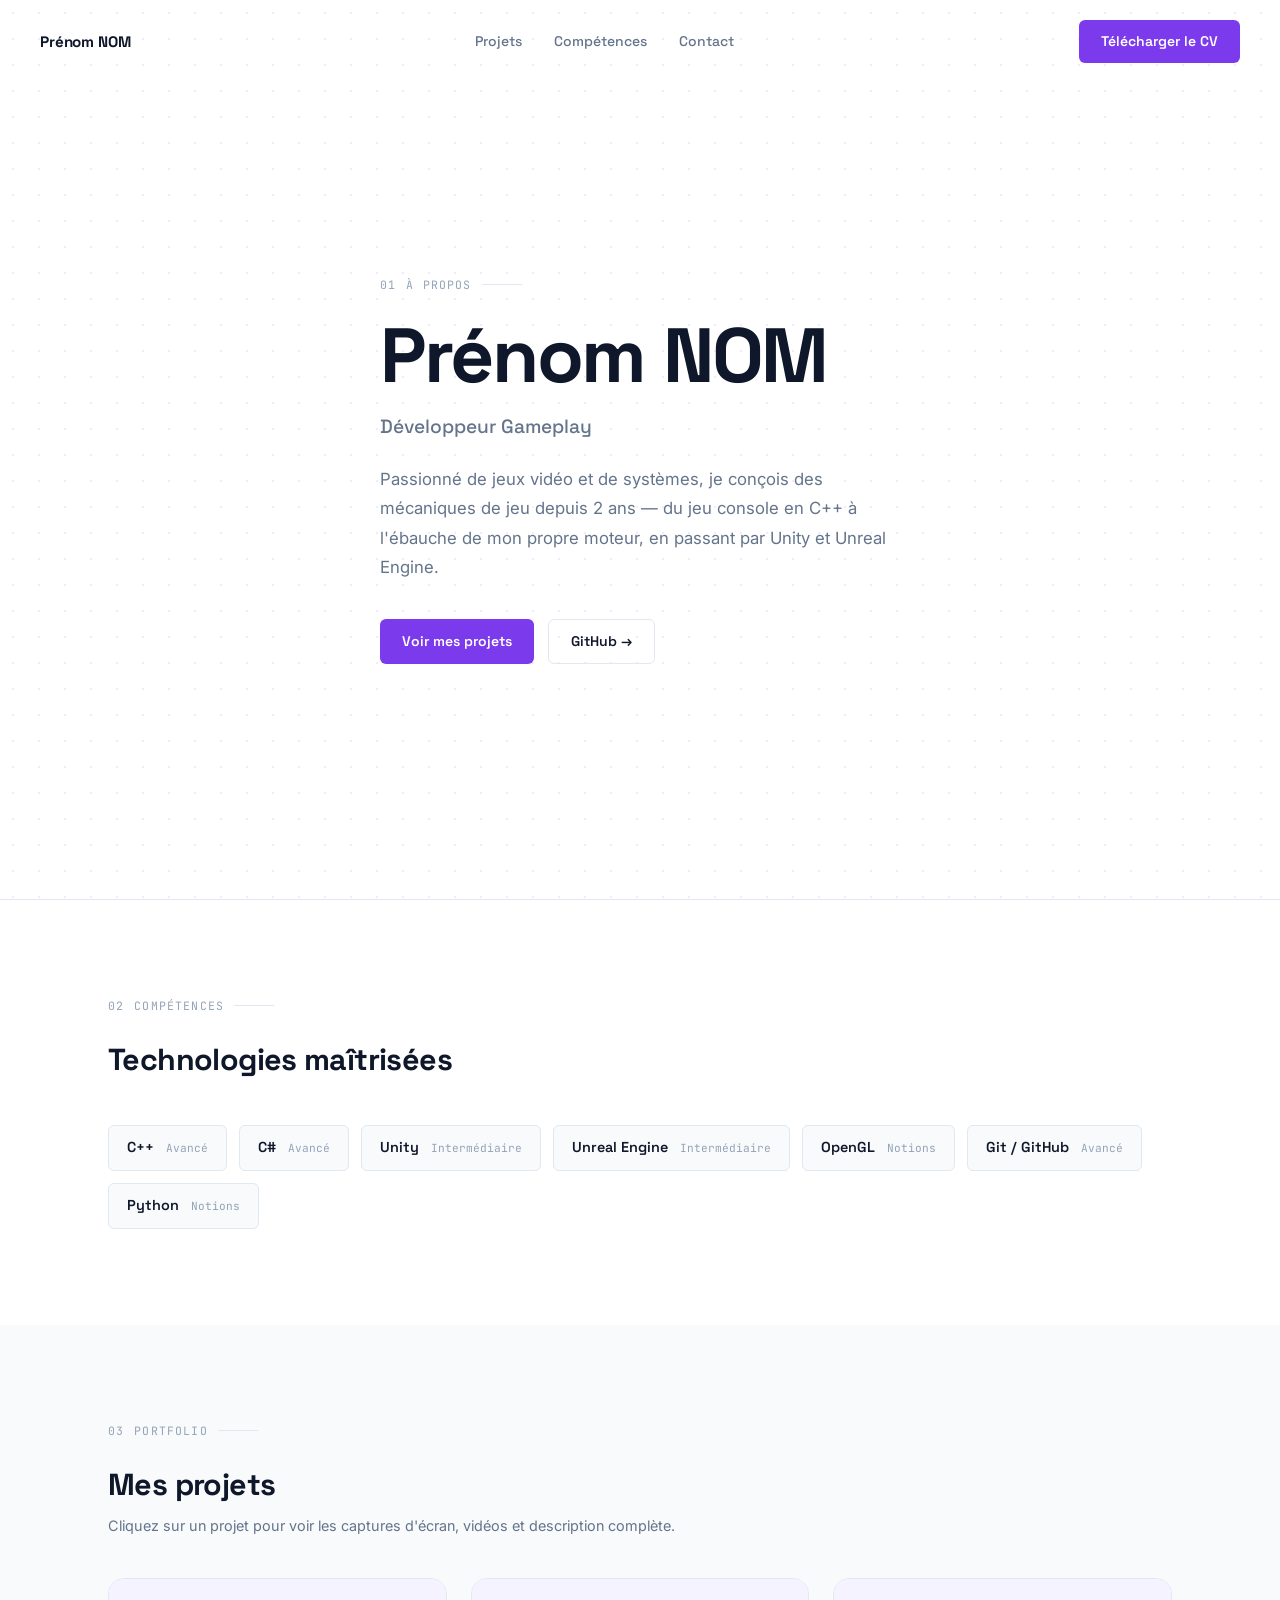
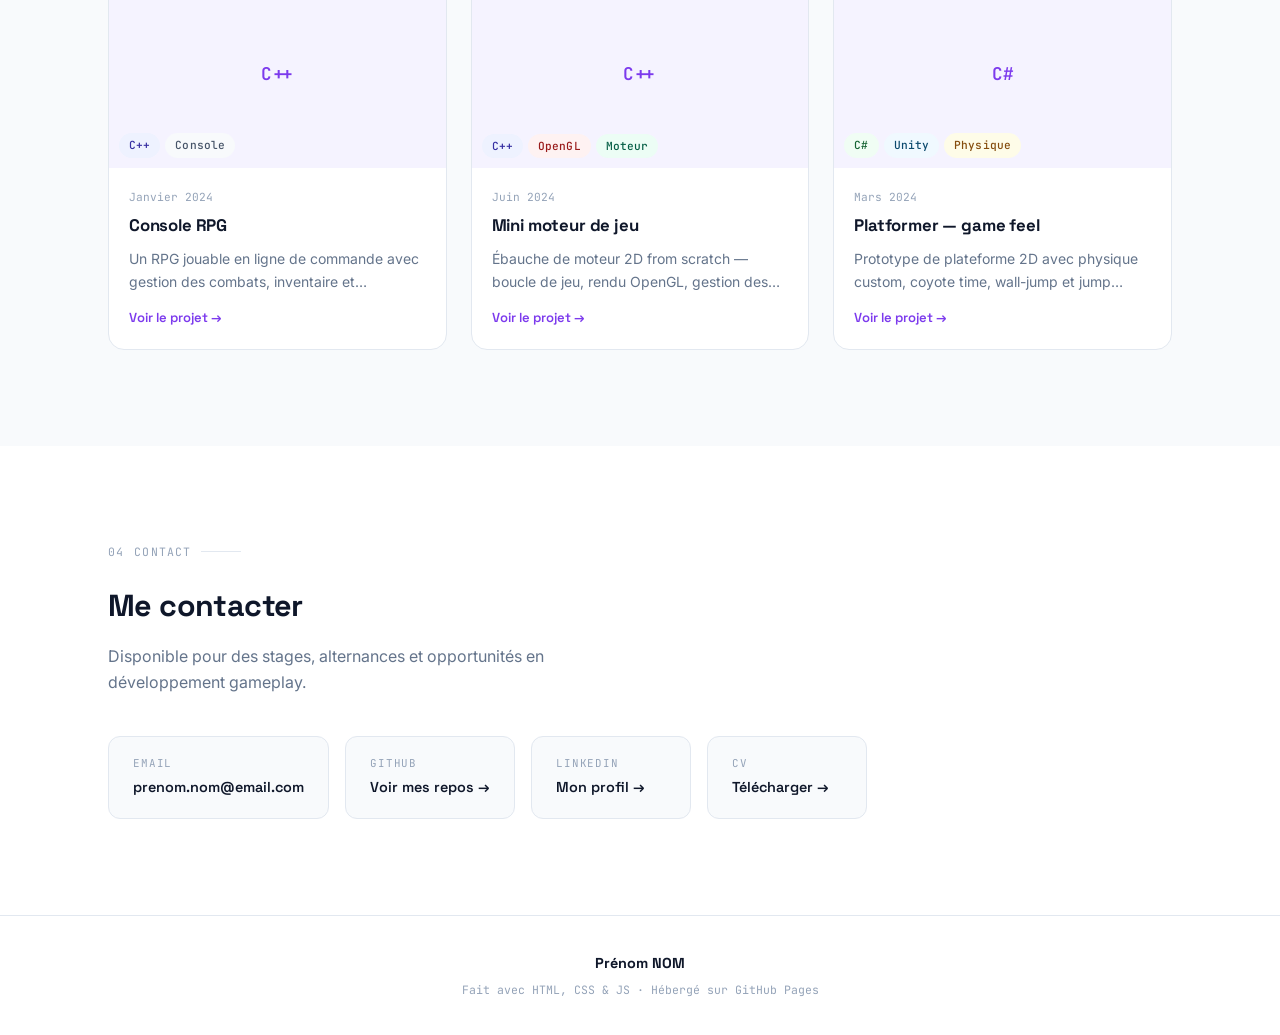
==== index.html @ 4ad18600 "try2" ====
<!DOCTYPE html>
<html lang="fr">
<head>
  <meta charset="UTF-8" />
  <meta name="viewport" content="width=device-width, initial-scale=1.0" />
  <title>Portfolio — Développeur Gameplay</title>
  <meta name="description" content="Portfolio développeur gameplay" />

  <!-- Polices Google Fonts -->
  <link rel="preconnect" href="https://fonts.googleapis.com" />
  <link rel="preconnect" href="https://fonts.gstatic.com" crossorigin />
  <link href="https://fonts.googleapis.com/css2?family=Space+Grotesk:wght@400;500;600;700&family=Inter:wght@400;500;600&family=JetBrains+Mono:wght@400;500&display=swap" rel="stylesheet" />

  <link rel="stylesheet" href="style.css" />
</head>
<body>

  <!-- ══════════════════════════ NAVIGATION ═══════ -->
  <nav class="nav" id="nav">
    <a href="#" class="nav-logo" id="site-name">Portfolio</a>
    <div class="nav-links">
      <a href="#projects" class="nav-link">Projets</a>
      <a href="#skills"   class="nav-link">Compétences</a>
      <a href="#contact"  class="nav-link">Contact</a>
    </div>
    <a href="cv.pdf" download class="btn btn-primary" id="nav-cv-link">
      Télécharger le CV
    </a>
  </nav>

  <!-- ══════════════════════════ HERO ═════════════ -->
  <section class="hero">
    <div class="container hero-inner">
      <div class="hero-content">
        <p class="eyebrow"><span class="mono">01</span> À propos</p>
        <h1 class="hero-name" id="hero-name">Prénom NOM</h1>
        <p class="hero-title" id="hero-title">Développeur Gameplay</p>
        <p class="hero-bio" id="hero-bio">Passionné de jeux vidéo et de systèmes.</p>
        <div class="hero-cta">
          <a href="#projects" class="btn btn-primary">Voir mes projets</a>
          <a href="#" target="_blank" rel="noopener" class="btn btn-outline" id="hero-github-link">
            GitHub →
          </a>
        </div>
      </div>
    </div>
  </section>

  <!-- ══════════════════════════ COMPÉTENCES ══════ -->
  <section id="skills" class="section section-bg">
    <div class="container">
      <p class="eyebrow"><span class="mono">02</span> Compétences</p>
      <h2 class="section-title">Technologies maîtrisées</h2>
      <div class="skills-grid" id="skills-grid">
        <!-- Rempli automatiquement depuis SKILLS dans js/projects.js -->
      </div>
    </div>
  </section>

  <!-- ══════════════════════════ PROJETS ══════════ -->
  <section id="projects" class="section">
    <div class="container">
      <p class="eyebrow"><span class="mono">03</span> Portfolio</p>
      <h2 class="section-title">Mes projets</h2>
      <p class="section-subtitle">
        Cliquez sur un projet pour voir les captures d'écran, vidéos et description complète.
      </p>
      <div class="projects-grid" id="projects-grid">
        <!-- Rempli automatiquement depuis PROJECTS dans js/projects.js -->
      </div>
    </div>
  </section>

  <!-- ══════════════════════════ CONTACT ══════════ -->
  <section id="contact" class="section section-bg">
    <div class="container">
      <p class="eyebrow"><span class="mono">04</span> Contact</p>
      <h2 class="section-title">Me contacter</h2>
      <p class="contact-intro" id="contact-intro">
        Disponible pour des stages, alternances et opportunités en développement gameplay.
      </p>
      <div class="contact-cards">
        <a href="#" class="contact-card" id="contact-email-link">
          <span class="contact-card-label">Email</span>
          <span class="contact-card-value" id="contact-email-text">—</span>
        </a>
        <a href="#" target="_blank" rel="noopener" class="contact-card" id="contact-github-link">
          <span class="contact-card-label">GitHub</span>
          <span class="contact-card-value">Voir mes repos →</span>
        </a>
        <a href="#" target="_blank" rel="noopener" class="contact-card" id="contact-linkedin-link">
          <span class="contact-card-label">LinkedIn</span>
          <span class="contact-card-value">Mon profil →</span>
        </a>
        <a href="cv.pdf" download class="contact-card" id="contact-cv-link">
          <span class="contact-card-label">CV</span>
          <span class="contact-card-value">Télécharger →</span>
        </a>
      </div>
    </div>
  </section>

  <!-- ══════════════════════════ FOOTER ═══════════ -->
  <footer class="footer">
    <p class="footer-name" id="footer-name">Portfolio</p>
    <p class="footer-credit">Fait avec HTML, CSS &amp; JS · Hébergé sur GitHub Pages</p>
  </footer>

  <!-- ══════════════════════════ MODAL (popup projet) ═══ -->
  <div class="modal-overlay" id="modal-overlay" aria-hidden="true">
    <div class="modal" role="dialog" aria-modal="true" aria-labelledby="modal-title">

      <button class="modal-close" id="modal-close" aria-label="Fermer">
        <svg width="14" height="14" viewBox="0 0 14 14" fill="none" xmlns="http://www.w3.org/2000/svg">
          <path d="M1 1L13 13M13 1L1 13" stroke="currentColor" stroke-width="2" stroke-linecap="round"/>
        </svg>
      </button>

      <!-- Zone média : images et vidéo -->
      <div class="modal-media" id="modal-media">
        <div class="carousel-track" id="carousel-track">
          <!-- Injecté par main.js -->
        </div>
        <button class="carousel-btn carousel-prev" id="carousel-prev" aria-label="Précédent">&#8249;</button>
        <button class="carousel-btn carousel-next" id="carousel-next" aria-label="Suivant">&#8250;</button>
        <div class="carousel-dots" id="carousel-dots"></div>
      </div>

      <!-- Contenu texte -->
      <div class="modal-body">
        <div class="modal-header">
          <div class="modal-meta">
            <div class="modal-tags" id="modal-tags"></div>
            <h3 class="modal-title" id="modal-title"></h3>
            <p class="modal-date mono" id="modal-date"></p>
          </div>
          <a href="#" target="_blank" rel="noopener" class="btn btn-primary modal-github-btn" id="modal-github-btn">
            GitHub →
          </a>
        </div>
        <p class="modal-description" id="modal-description"></p>
      </div>

    </div>
  </div>

  <!-- ⚠️ projects.js DOIT être avant main.js -->
  <script src="js/projects.js"></script>
  <script src="js/main.js"></script>
</body>
</html>
---- style.css ----
/* ============================================================
   style.css — Design du portfolio
   Palette : blanc + gris slate + violet #7C3AED
   Typo    : Space Grotesk (titres) · Inter (corps) · JetBrains Mono (code)
   Signature : fond en grille de points dans le hero
               (référence aux grilles de coordonnées des moteurs de jeu)
============================================================ */


/* ── Variables & Reset ───────────────────────────────────── */
*, *::before, *::after { box-sizing: border-box; margin: 0; padding: 0; }

:root {
  /* Couleurs */
  --bg:              #F8FAFC;   /* Fond général (gris slate très clair) */
  --surface:         #FFFFFF;   /* Surfaces blanches (cards, nav…)      */
  --border:          #E2E8F0;   /* Bordures                             */
  --border-light:    #F1F5F9;   /* Bordures encore plus légères         */

  --text-primary:    #0F172A;   /* Texte principal (quasi-noir)         */
  --text-secondary:  #64748B;   /* Texte secondaire                     */
  --text-tertiary:   #94A3B8;   /* Labels, dates, etc.                  */

  --accent:          #7C3AED;   /* Violet — couleur principale          */
  --accent-hover:    #6D28D9;   /* Violet au survol                     */
  --accent-bg:       #F5F3FF;   /* Fond violet très clair               */
  --accent-border:   #DDD6FE;   /* Bordure violette légère              */

  /* Typographie */
  --font-display: 'Space Grotesk', system-ui, sans-serif;
  --font-body:    'Inter', system-ui, sans-serif;
  --font-mono:    'JetBrains Mono', 'Fira Mono', monospace;

  /* Formes */
  --radius-sm: 6px;
  --radius:    12px;
  --radius-lg: 16px;

  /* Ombres */
  --shadow-sm: 0 1px 3px rgba(0,0,0,.06), 0 1px 2px rgba(0,0,0,.04);
  --shadow:    0 4px 12px rgba(0,0,0,.08), 0 2px 4px rgba(0,0,0,.04);
  --shadow-lg: 0 20px 48px rgba(0,0,0,.12), 0 8px 16px rgba(0,0,0,.06);

  --transition: .2s ease;
}

html {
  scroll-behavior: smooth;
  font-size: 16px;
}

body {
  font-family: var(--font-body);
  background: var(--bg);
  color: var(--text-primary);
  line-height: 1.65;
  -webkit-font-smoothing: antialiased;
}

body.modal-open { overflow: hidden; }

img { display: block; max-width: 100%; }

a { color: inherit; }


/* ── Utilitaires ─────────────────────────────────────────── */
.mono { font-family: var(--font-mono); }

.container {
  max-width: 1120px;
  margin: 0 auto;
  padding: 0 28px;
}


/* ── Boutons ─────────────────────────────────────────────── */
.btn {
  display: inline-flex;
  align-items: center;
  gap: 6px;
  padding: 10px 22px;
  border-radius: var(--radius-sm);
  font-family: var(--font-display);
  font-size: .875rem;
  font-weight: 600;
  text-decoration: none;
  border: none;
  cursor: pointer;
  transition: background var(--transition), color var(--transition),
              border-color var(--transition), transform var(--transition);
  white-space: nowrap;
}

.btn-primary {
  background: var(--accent);
  color: #fff;
}
.btn-primary:hover {
  background: var(--accent-hover);
  transform: translateY(-1px);
}

.btn-outline {
  background: transparent;
  color: var(--text-primary);
  border: 1.5px solid var(--border);
}
.btn-outline:hover {
  border-color: var(--accent);
  color: var(--accent);
}


/* ── Tags technos ────────────────────────────────────────── */
.tag {
  display: inline-flex;
  align-items: center;
  padding: 3px 10px;
  border-radius: 100px;
  font-family: var(--font-mono);
  font-size: .7rem;
  font-weight: 500;
  letter-spacing: .01em;
}


/* ── Navigation ──────────────────────────────────────────── */
.nav {
  position: fixed;
  top: 0; left: 0; right: 0;
  z-index: 100;
  display: flex;
  align-items: center;
  justify-content: space-between;
  padding: 20px 40px;
  transition: padding var(--transition), background var(--transition),
              border-color var(--transition), box-shadow var(--transition);
}

.nav.scrolled {
  background: rgba(255, 255, 255, .92);
  backdrop-filter: blur(12px);
  -webkit-backdrop-filter: blur(12px);
  border-bottom: 1px solid var(--border);
  padding: 12px 40px;
  box-shadow: var(--shadow-sm);
}

.nav-logo {
  font-family: var(--font-display);
  font-weight: 700;
  font-size: .95rem;
  letter-spacing: -.01em;
  text-decoration: none;
  color: var(--text-primary);
}

.nav-links {
  display: flex;
  align-items: center;
  gap: 32px;
}

.nav-link {
  font-family: var(--font-display);
  font-size: .875rem;
  font-weight: 500;
  color: var(--text-secondary);
  text-decoration: none;
  transition: color var(--transition);
}
.nav-link:hover { color: var(--text-primary); }


/* ── Hero ────────────────────────────────────────────────── */
/* Signature : grille de points (référence aux coordonnées des moteurs 3D) */
.hero {
  min-height: 100vh;
  display: flex;
  align-items: center;
  background-color: var(--surface);
  background-image: radial-gradient(circle, rgba(124, 58, 237, .1) 1px, transparent 1px);
  background-size: 26px 26px;
  border-bottom: 1px solid var(--border);
  padding: 120px 0 80px;
}

.hero-inner {
  display: flex;
  align-items: center;
}

.hero-content {
  max-width: 660px;
}

.eyebrow {
  display: flex;
  align-items: center;
  gap: 10px;
  font-family: var(--font-mono);
  font-size: .72rem;
  color: var(--text-tertiary);
  letter-spacing: .1em;
  text-transform: uppercase;
  margin-bottom: 20px;
}
.eyebrow::after {
  content: '';
  display: block;
  width: 40px;
  height: 1px;
  background: var(--border);
}

.hero-name {
  font-family: var(--font-display);
  font-size: clamp(2.8rem, 6vw, 5rem);
  font-weight: 700;
  line-height: 1.08;
  letter-spacing: -.03em;
  margin-bottom: 14px;
}

.hero-title {
  font-family: var(--font-display);
  font-size: 1.2rem;
  font-weight: 500;
  color: var(--text-secondary);
  margin-bottom: 22px;
}

.hero-bio {
  font-size: 1.05rem;
  color: var(--text-secondary);
  line-height: 1.75;
  max-width: 520px;
  margin-bottom: 36px;
}

.hero-cta {
  display: flex;
  gap: 14px;
  flex-wrap: wrap;
}


/* ── Sections génériques ─────────────────────────────────── */
.section {
  padding: 96px 0;
  background: var(--bg);
}

.section-bg {
  background: var(--surface);
}

.section-title {
  font-family: var(--font-display);
  font-size: 1.9rem;
  font-weight: 700;
  letter-spacing: -.02em;
  margin-bottom: 10px;
}

.section-subtitle {
  font-size: .9rem;
  color: var(--text-secondary);
  margin-bottom: 40px;
  margin-top: -6px;
}

.empty-state {
  color: var(--text-tertiary);
  font-size: .9rem;
  line-height: 1.7;
}


/* ── Compétences ─────────────────────────────────────────── */
.skills-grid {
  display: flex;
  flex-wrap: wrap;
  gap: 12px;
  margin-top: 40px;
}

.skill-tag {
  display: flex;
  align-items: center;
  gap: 12px;
  padding: 10px 18px;
  background: var(--bg);
  border: 1.5px solid var(--border);
  border-radius: var(--radius-sm);
  transition: border-color var(--transition), box-shadow var(--transition);
}

.skill-tag:hover {
  border-color: var(--accent-border);
  box-shadow: 0 0 0 3px var(--accent-bg);
}

.skill-name {
  font-family: var(--font-display);
  font-weight: 600;
  font-size: .9rem;
  color: var(--text-primary);
}

.skill-level {
  font-size: .7rem;
  color: var(--text-tertiary);
}


/* ── Grille de projets ───────────────────────────────────── */
.projects-grid {
  display: grid;
  grid-template-columns: repeat(auto-fill, minmax(310px, 1fr));
  gap: 24px;
  margin-top: 10px;
}

.project-card {
  background: var(--surface);
  border: 1.5px solid var(--border);
  border-radius: var(--radius-lg);
  overflow: hidden;
  cursor: pointer;
  transition: transform var(--transition), box-shadow var(--transition),
              border-color var(--transition);
  text-decoration: none;
  color: inherit;
  display: flex;
  flex-direction: column;
}

.project-card:hover,
.project-card:focus-visible {
  transform: translateY(-5px);
  box-shadow: var(--shadow-lg);
  border-color: var(--accent-border);
  outline: none;
}

/* Zone image de la carte */
.card-media {
  position: relative;
  aspect-ratio: 16 / 9;
  background: var(--border-light, #F1F5F9);
  overflow: hidden;
}

.card-media img {
  width: 100%;
  height: 100%;
  object-fit: cover;
  transition: transform .4s ease;
}

.project-card:hover .card-media img {
  transform: scale(1.04);
}

/* Placeholder quand pas d'image */
.card-placeholder {
  width: 100%;
  height: 100%;
  display: flex;
  align-items: center;
  justify-content: center;
  background: var(--accent-bg);
  color: var(--accent);
  font-family: var(--font-mono);
  font-size: 1.1rem;
  font-weight: 600;
}

/* Tags sur la carte (en bas de l'image) */
.card-tags {
  position: absolute;
  bottom: 10px;
  left: 10px;
  display: flex;
  flex-wrap: wrap;
  gap: 5px;
}

/* Corps de la carte */
.card-body {
  padding: 20px;
  display: flex;
  flex-direction: column;
  flex: 1;
}

.card-date {
  font-size: .7rem;
  color: var(--text-tertiary);
  margin-bottom: 6px;
}

.card-title {
  font-family: var(--font-display);
  font-size: 1.05rem;
  font-weight: 700;
  letter-spacing: -.01em;
  margin-bottom: 8px;
}

.card-desc {
  font-size: .875rem;
  color: var(--text-secondary);
  line-height: 1.6;
  flex: 1;
  display: -webkit-box;
  -webkit-line-clamp: 2;
  -webkit-box-orient: vertical;
  overflow: hidden;
  margin-bottom: 14px;
}

.card-cta {
  font-family: var(--font-display);
  font-size: .82rem;
  font-weight: 600;
  color: var(--accent);
}


/* ── Contact ─────────────────────────────────────────────── */
.contact-intro {
  font-size: 1rem;
  color: var(--text-secondary);
  margin: 12px 0 40px;
  max-width: 480px;
}

.contact-cards {
  display: flex;
  flex-wrap: wrap;
  gap: 16px;
}

.contact-card {
  display: flex;
  flex-direction: column;
  gap: 4px;
  padding: 18px 24px;
  background: var(--bg);
  border: 1.5px solid var(--border);
  border-radius: var(--radius);
  text-decoration: none;
  transition: border-color var(--transition), transform var(--transition),
              box-shadow var(--transition);
  min-width: 160px;
}

.contact-card:hover {
  border-color: var(--accent-border);
  transform: translateY(-3px);
  box-shadow: var(--shadow);
}

.contact-card-label {
  font-family: var(--font-mono);
  font-size: .68rem;
  color: var(--text-tertiary);
  text-transform: uppercase;
  letter-spacing: .08em;
}

.contact-card-value {
  font-family: var(--font-display);
  font-size: .9rem;
  font-weight: 600;
  color: var(--text-primary);
}


/* ── Footer ──────────────────────────────────────────────── */
.footer {
  text-align: center;
  padding: 36px 24px;
  border-top: 1px solid var(--border);
  background: var(--surface);
}

.footer-name {
  font-family: var(--font-display);
  font-weight: 700;
  font-size: .9rem;
  margin-bottom: 4px;
  color: var(--text-primary);
}

.footer-credit {
  font-family: var(--font-mono);
  font-size: .72rem;
  color: var(--text-tertiary);
}


/* ── Modal (fond) ────────────────────────────────────────── */
.modal-overlay {
  display: none;
  position: fixed;
  inset: 0;
  z-index: 200;
  background: rgba(15, 23, 42, .65);
  backdrop-filter: blur(4px);
  -webkit-backdrop-filter: blur(4px);
  align-items: center;
  justify-content: center;
  padding: 24px;
}

.modal-overlay.active {
  display: flex;
}

/* Fenêtre du modal */
.modal {
  background: var(--surface);
  border-radius: var(--radius-lg);
  max-width: 880px;
  width: 100%;
  max-height: 90vh;
  overflow-y: auto;
  box-shadow: var(--shadow-lg);
  position: relative;
}

/* Bouton fermer */
.modal-close {
  position: absolute;
  top: 14px;
  right: 14px;
  z-index: 10;
  width: 34px;
  height: 34px;
  border: none;
  background: rgba(255, 255, 255, .15);
  backdrop-filter: blur(4px);
  border-radius: 50%;
  cursor: pointer;
  color: white;
  display: flex;
  align-items: center;
  justify-content: center;
  transition: background var(--transition);
}
.modal-close:hover { background: rgba(255, 255, 255, .3); }


/* ── Carousel ────────────────────────────────────────────── */
.modal-media {
  position: relative;
  aspect-ratio: 16 / 9;
  background: #0F172A;
  border-radius: var(--radius-lg) var(--radius-lg) 0 0;
  overflow: hidden;
}

.carousel-track {
  width: 100%;
  height: 100%;
}

/* Slides : cachées par défaut, visibles si .active */
.slide {
  display: none;
  width: 100%;
  height: 100%;
  align-items: center;
  justify-content: center;
}
.slide.active { display: flex; }

.slide-img {
  width: 100%;
  height: 100%;
  object-fit: contain;
}

.slide-video {
  width: 100%;
  height: 100%;
}

.carousel-empty {
  width: 100%;
  height: 100%;
  display: flex;
  align-items: center;
  justify-content: center;
  color: rgba(255,255,255,.4);
  font-family: var(--font-mono);
  font-size: .8rem;
}

/* Boutons prev / next */
.carousel-btn {
  position: absolute;
  top: 50%;
  transform: translateY(-50%);
  width: 42px;
  height: 42px;
  background: rgba(255, 255, 255, .15);
  backdrop-filter: blur(4px);
  border: 1px solid rgba(255, 255, 255, .2);
  border-radius: 50%;
  color: white;
  font-size: 1.6rem;
  line-height: 1;
  cursor: pointer;
  display: flex;
  align-items: center;
  justify-content: center;
  transition: background var(--transition);
  z-index: 5;
}
.carousel-btn:hover { background: rgba(255, 255, 255, .3); }
.carousel-prev { left: 14px; }
.carousel-next { right: 14px; }

/* Points de navigation */
.carousel-dots {
  position: absolute;
  bottom: 12px;
  left: 50%;
  transform: translateX(-50%);
  display: flex;
  gap: 7px;
}

.dot {
  width: 7px;
  height: 7px;
  border-radius: 50%;
  background: rgba(255, 255, 255, .35);
  border: none;
  cursor: pointer;
  transition: background var(--transition), transform var(--transition);
  padding: 0;
}
.dot.active {
  background: white;
  transform: scale(1.35);
}


/* ── Corps du modal ──────────────────────────────────────── */
.modal-body {
  padding: 28px 32px 32px;
}

.modal-header {
  display: flex;
  align-items: flex-start;
  justify-content: space-between;
  gap: 20px;
  margin-bottom: 20px;
  flex-wrap: wrap;
}

.modal-meta {
  flex: 1;
  min-width: 0;
}

.modal-tags {
  display: flex;
  flex-wrap: wrap;
  gap: 7px;
  margin-bottom: 10px;
}

.modal-title {
  font-family: var(--font-display);
  font-size: 1.45rem;
  font-weight: 700;
  letter-spacing: -.02em;
  margin-bottom: 4px;
}

.modal-date {
  font-size: .72rem;
  color: var(--text-tertiary);
}

.modal-description {
  font-size: .95rem;
  color: var(--text-secondary);
  line-height: 1.8;
  white-space: pre-line;  /* Respecte les \n\n dans fullDescription */
}


/* ── Responsive ──────────────────────────────────────────── */
@media (max-width: 900px) {
  .nav { padding: 14px 24px; }
  .nav.scrolled { padding: 10px 24px; }
  .nav-links { display: none; } /* Sur mobile : juste logo + bouton CV */
}

@media (max-width: 640px) {
  .hero { padding: 100px 0 60px; }
  .section { padding: 64px 0; }
  .section-title { font-size: 1.55rem; }
  .hero-cta { flex-direction: column; align-items: flex-start; }
  .modal { max-height: 95vh; border-radius: var(--radius); }
  .modal-body { padding: 20px; }
  .modal-header { flex-direction: column; }
  .modal-title { font-size: 1.2rem; }
  .modal-github-btn { align-self: flex-start; }
}

/* Accessibilité : respect du paramètre "préférence de mouvement réduit" */
@media (prefers-reduced-motion: reduce) {
  *, *::before, *::after {
    transition-duration: .01ms !important;
    animation-duration: .01ms !important;
  }
  html { scroll-behavior: auto; }
}
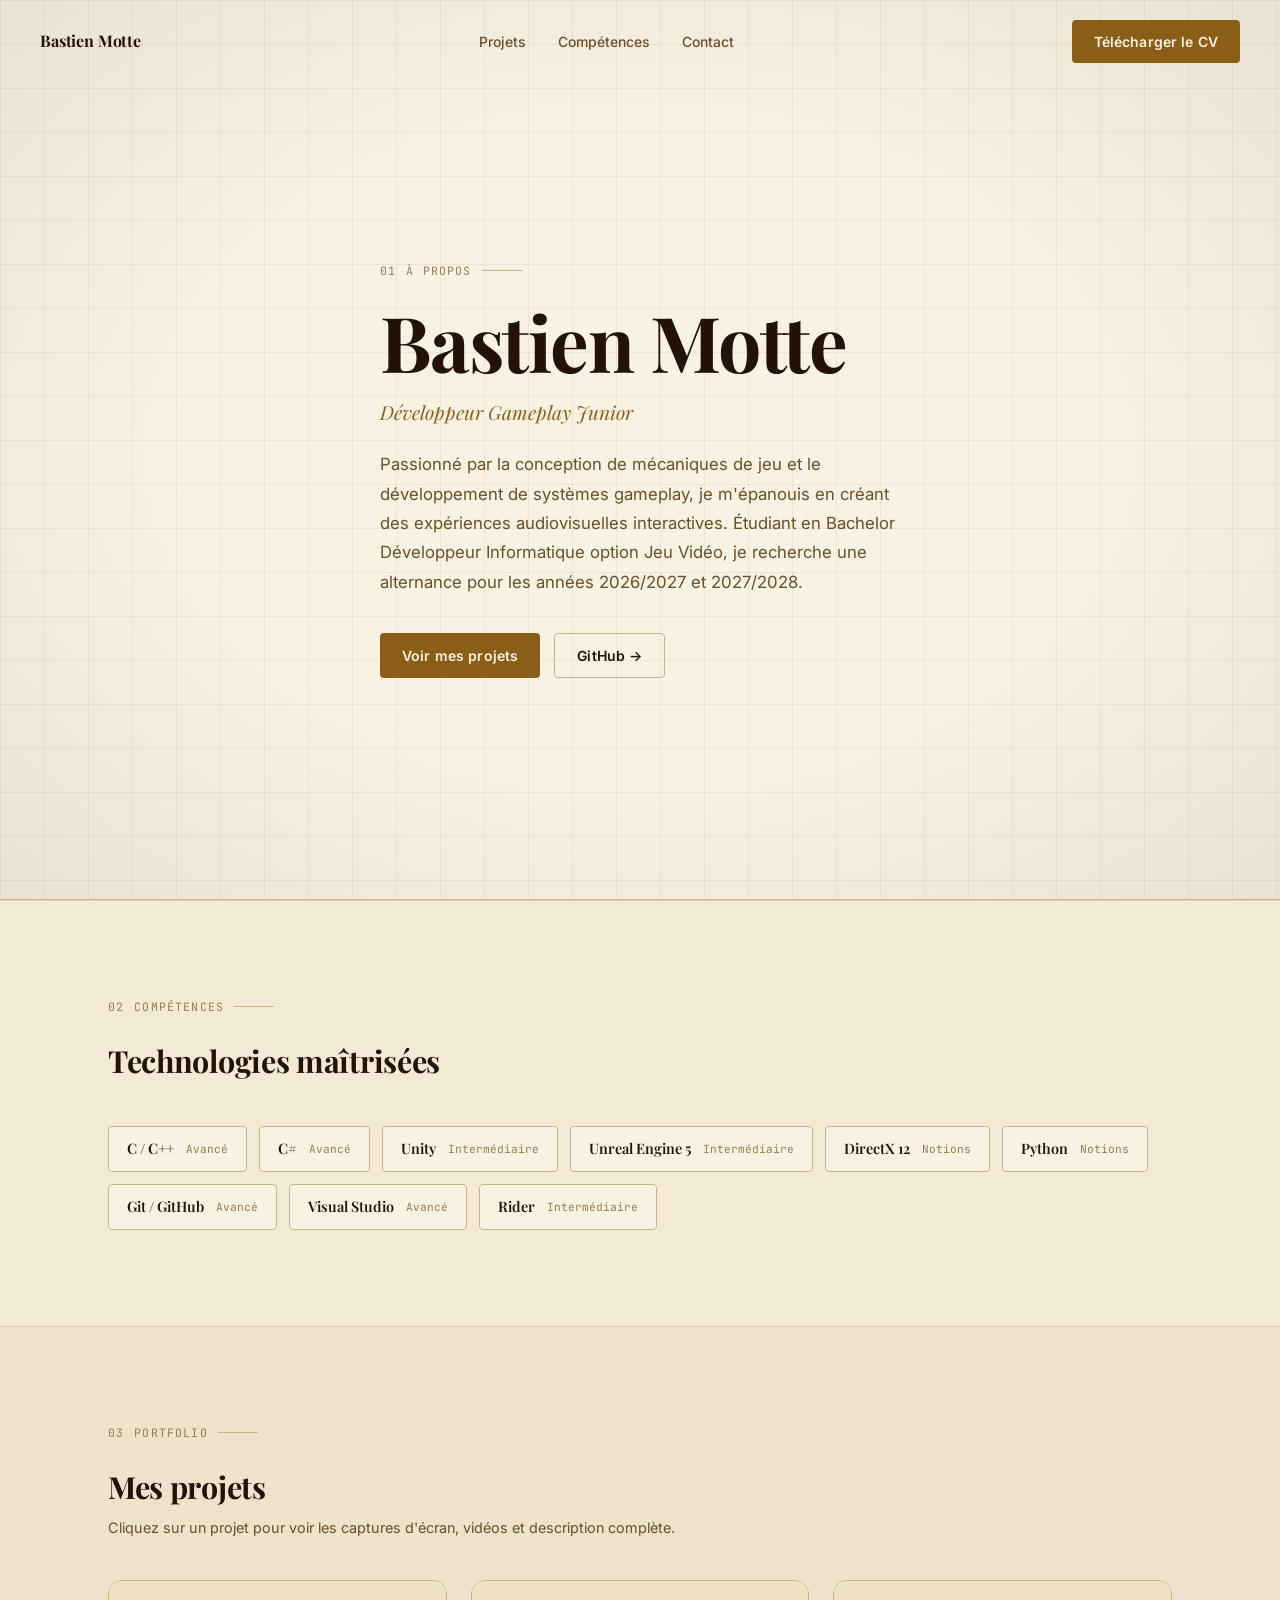
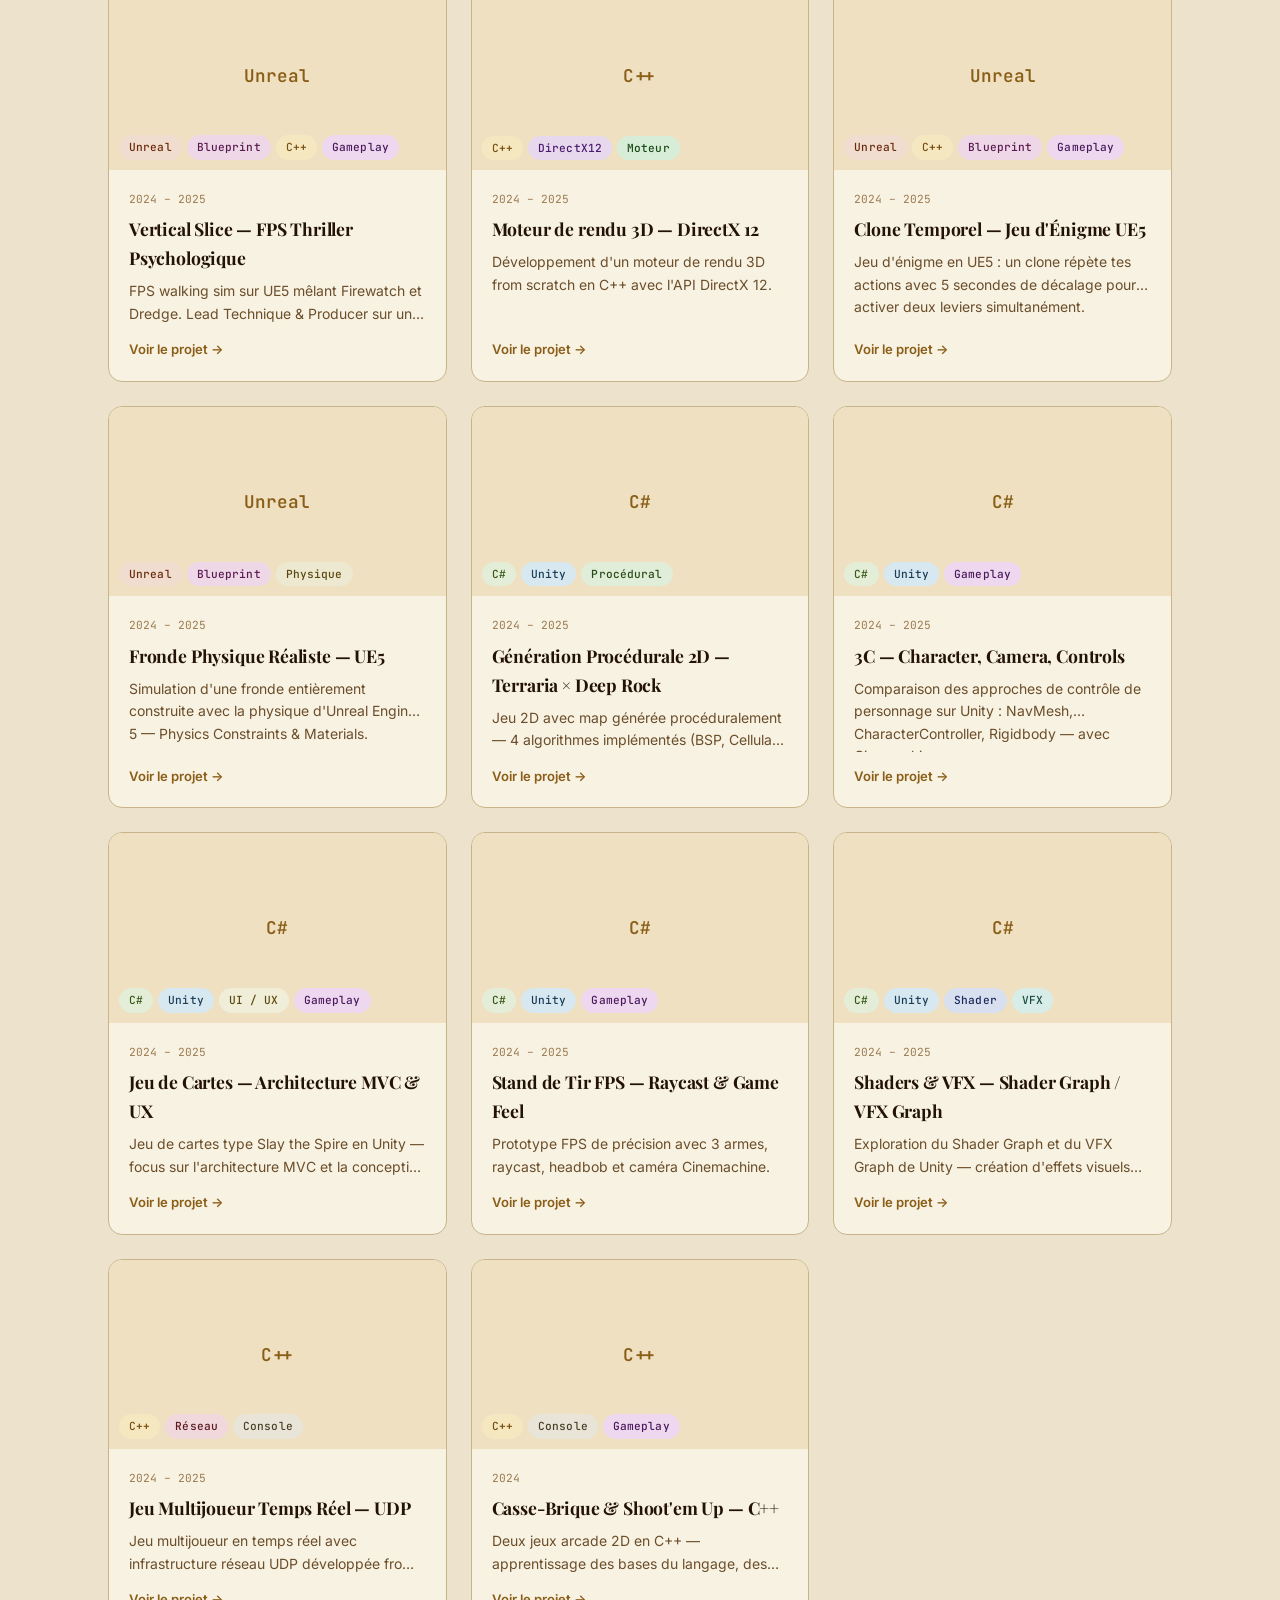
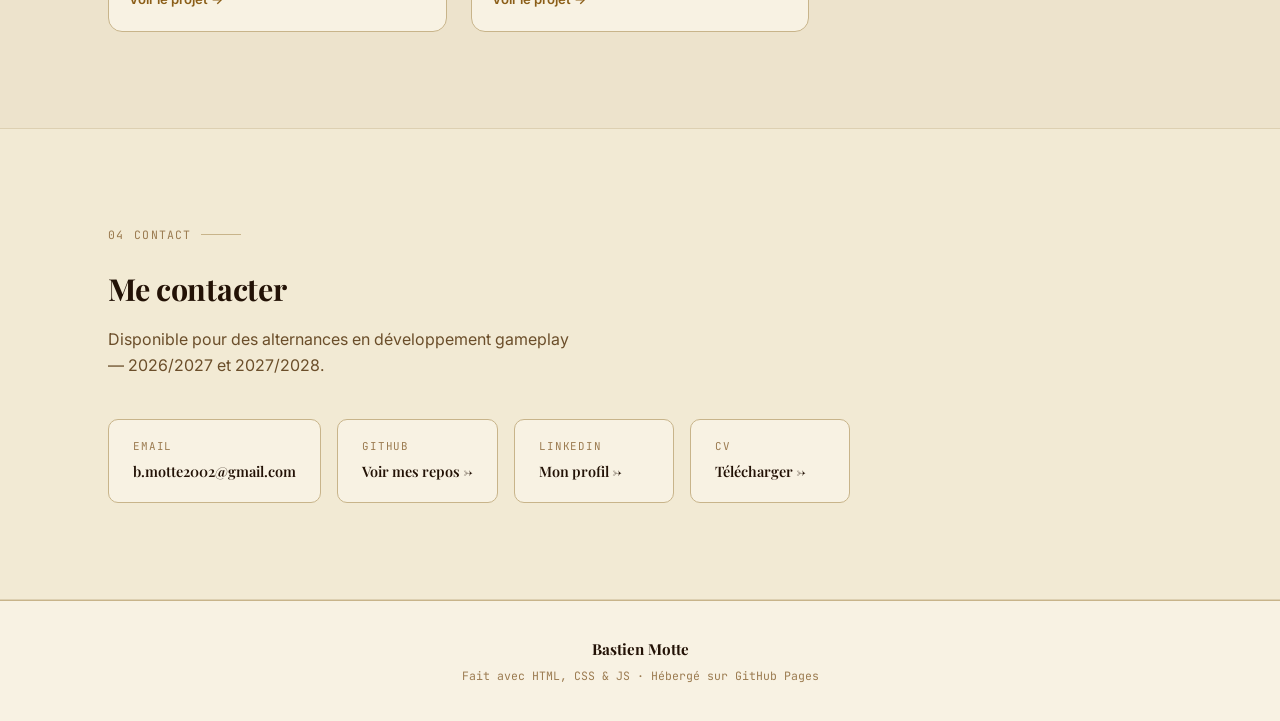
==== commit d3a7a15c: "Add files via upload" ====
--- a/index.html
+++ b/index.html
@@ -3,13 +3,12 @@
 <head>
   <meta charset="UTF-8" />
   <meta name="viewport" content="width=device-width, initial-scale=1.0" />
-  <title>Portfolio — Développeur Gameplay</title>
-  <meta name="description" content="Portfolio développeur gameplay" />
+  <title>Portfolio — Bastien Motte</title>
+  <meta name="description" content="Portfolio de Bastien Motte, développeur gameplay junior" />
 
-  <!-- Polices Google Fonts -->
   <link rel="preconnect" href="https://fonts.googleapis.com" />
   <link rel="preconnect" href="https://fonts.gstatic.com" crossorigin />
-  <link href="https://fonts.googleapis.com/css2?family=Space+Grotesk:wght@400;500;600;700&family=Inter:wght@400;500;600&family=JetBrains+Mono:wght@400;500&display=swap" rel="stylesheet" />
+  <link href="https://fonts.googleapis.com/css2?family=Playfair+Display:wght@400;500;600;700&family=Inter:wght@400;500;600&family=JetBrains+Mono:wght@400;500&display=swap" rel="stylesheet" />
 
   <link rel="stylesheet" href="style.css" />
 </head>
@@ -33,9 +32,9 @@
     <div class="container hero-inner">
       <div class="hero-content">
         <p class="eyebrow"><span class="mono">01</span> À propos</p>
-        <h1 class="hero-name" id="hero-name">Prénom NOM</h1>
-        <p class="hero-title" id="hero-title">Développeur Gameplay</p>
-        <p class="hero-bio" id="hero-bio">Passionné de jeux vidéo et de systèmes.</p>
+        <h1 class="hero-name" id="hero-name">Bastien Motte</h1>
+        <p class="hero-title" id="hero-title">Développeur Gameplay Junior</p>
+        <p class="hero-bio" id="hero-bio">Bio</p>
         <div class="hero-cta">
           <a href="#projects" class="btn btn-primary">Voir mes projets</a>
           <a href="#" target="_blank" rel="noopener" class="btn btn-outline" id="hero-github-link">
@@ -51,9 +50,7 @@
     <div class="container">
       <p class="eyebrow"><span class="mono">02</span> Compétences</p>
       <h2 class="section-title">Technologies maîtrisées</h2>
-      <div class="skills-grid" id="skills-grid">
-        <!-- Rempli automatiquement depuis SKILLS dans js/projects.js -->
-      </div>
+      <div class="skills-grid" id="skills-grid"></div>
     </div>
   </section>
 
@@ -65,9 +62,7 @@
       <p class="section-subtitle">
         Cliquez sur un projet pour voir les captures d'écran, vidéos et description complète.
       </p>
-      <div class="projects-grid" id="projects-grid">
-        <!-- Rempli automatiquement depuis PROJECTS dans js/projects.js -->
-      </div>
+      <div class="projects-grid" id="projects-grid"></div>
     </div>
   </section>
 
@@ -77,7 +72,7 @@
       <p class="eyebrow"><span class="mono">04</span> Contact</p>
       <h2 class="section-title">Me contacter</h2>
       <p class="contact-intro" id="contact-intro">
-        Disponible pour des stages, alternances et opportunités en développement gameplay.
+        Disponible pour des alternances en développement gameplay — 2026/2027 et 2027/2028.
       </p>
       <div class="contact-cards">
         <a href="#" class="contact-card" id="contact-email-link">
@@ -102,11 +97,11 @@
 
   <!-- ══════════════════════════ FOOTER ═══════════ -->
   <footer class="footer">
-    <p class="footer-name" id="footer-name">Portfolio</p>
+    <p class="footer-name" id="footer-name">Bastien Motte</p>
     <p class="footer-credit">Fait avec HTML, CSS &amp; JS · Hébergé sur GitHub Pages</p>
   </footer>
 
-  <!-- ══════════════════════════ MODAL (popup projet) ═══ -->
+  <!-- ══════════════════════════ MODAL ════════════ -->
   <div class="modal-overlay" id="modal-overlay" aria-hidden="true">
     <div class="modal" role="dialog" aria-modal="true" aria-labelledby="modal-title">
 
@@ -116,17 +111,13 @@
         </svg>
       </button>
 
-      <!-- Zone média : images et vidéo -->
       <div class="modal-media" id="modal-media">
-        <div class="carousel-track" id="carousel-track">
-          <!-- Injecté par main.js -->
-        </div>
+        <div class="carousel-track" id="carousel-track"></div>
         <button class="carousel-btn carousel-prev" id="carousel-prev" aria-label="Précédent">&#8249;</button>
         <button class="carousel-btn carousel-next" id="carousel-next" aria-label="Suivant">&#8250;</button>
         <div class="carousel-dots" id="carousel-dots"></div>
       </div>
 
-      <!-- Contenu texte -->
       <div class="modal-body">
         <div class="modal-header">
           <div class="modal-meta">
@@ -144,7 +135,6 @@
     </div>
   </div>
 
-  <!-- ⚠️ projects.js DOIT être avant main.js -->
   <script src="js/projects.js"></script>
   <script src="js/main.js"></script>
 </body>
--- a/style.css
+++ b/style.css
@@ -1,9 +1,8 @@
 /* ============================================================
-   style.css — Design du portfolio
-   Palette : blanc + gris slate + violet #7C3AED
-   Typo    : Space Grotesk (titres) · Inter (corps) · JetBrains Mono (code)
-   Signature : fond en grille de points dans le hero
-               (référence aux grilles de coordonnées des moteurs de jeu)
+   style.css — Portfolio Bastien Motte
+   Palette : parchemin chaud · brun foncé · or rouille
+   Typo    : Playfair Display (titres) · Inter (corps) · JetBrains Mono
+   Signature : grille de lignes style vieille carte géographique dans le hero
 ============================================================ */
 
 
@@ -11,35 +10,36 @@
 *, *::before, *::after { box-sizing: border-box; margin: 0; padding: 0; }
 
 :root {
-  /* Couleurs */
-  --bg:              #F8FAFC;   /* Fond général (gris slate très clair) */
-  --surface:         #FFFFFF;   /* Surfaces blanches (cards, nav…)      */
-  --border:          #E2E8F0;   /* Bordures                             */
-  --border-light:    #F1F5F9;   /* Bordures encore plus légères         */
-
-  --text-primary:    #0F172A;   /* Texte principal (quasi-noir)         */
-  --text-secondary:  #64748B;   /* Texte secondaire                     */
-  --text-tertiary:   #94A3B8;   /* Labels, dates, etc.                  */
-
-  --accent:          #7C3AED;   /* Violet — couleur principale          */
-  --accent-hover:    #6D28D9;   /* Violet au survol                     */
-  --accent-bg:       #F5F3FF;   /* Fond violet très clair               */
-  --accent-border:   #DDD6FE;   /* Bordure violette légère              */
+  /* Couleurs — palette parchemin */
+  --bg:              #EDE3CC;   /* Parchemin principal                  */
+  --surface:         #F8F2E3;   /* Surfaces (cards, nav…)               */
+  --surface-alt:     #F2EAD4;   /* Surface légèrement plus sombre       */
+  --border:          #C8B48A;   /* Bordures chaleureuses                */
+  --border-light:    #DDD0B2;   /* Bordures légères                     */
+
+  --text-primary:    #231206;   /* Brun très foncé                      */
+  --text-secondary:  #6B4E2A;   /* Brun moyen                           */
+  --text-tertiary:   #9B7B50;   /* Brun clair / tertiary                */
+
+  --accent:          #8B5E18;   /* Or rouille — couleur du CV           */
+  --accent-hover:    #7A5012;   /* Or rouille foncé                     */
+  --accent-bg:       #EEE0C0;   /* Fond doré très clair                 */
+  --accent-border:   #C8A060;   /* Bordure dorée                        */
 
   /* Typographie */
-  --font-display: 'Space Grotesk', system-ui, sans-serif;
+  --font-display: 'Playfair Display', Georgia, serif;
   --font-body:    'Inter', system-ui, sans-serif;
   --font-mono:    'JetBrains Mono', 'Fira Mono', monospace;
 
   /* Formes */
-  --radius-sm: 6px;
-  --radius:    12px;
-  --radius-lg: 16px;
-
-  /* Ombres */
-  --shadow-sm: 0 1px 3px rgba(0,0,0,.06), 0 1px 2px rgba(0,0,0,.04);
-  --shadow:    0 4px 12px rgba(0,0,0,.08), 0 2px 4px rgba(0,0,0,.04);
-  --shadow-lg: 0 20px 48px rgba(0,0,0,.12), 0 8px 16px rgba(0,0,0,.06);
+  --radius-sm: 4px;
+  --radius:    10px;
+  --radius-lg: 14px;
+
+  /* Ombres chaudes */
+  --shadow-sm: 0 1px 3px rgba(35, 18, 6, .08), 0 1px 2px rgba(35, 18, 6, .05);
+  --shadow:    0 4px 12px rgba(35, 18, 6, .10), 0 2px 4px rgba(35, 18, 6, .06);
+  --shadow-lg: 0 20px 48px rgba(35, 18, 6, .14), 0 8px 16px rgba(35, 18, 6, .08);
 
   --transition: .2s ease;
 }
@@ -81,7 +81,7 @@
   gap: 6px;
   padding: 10px 22px;
   border-radius: var(--radius-sm);
-  font-family: var(--font-display);
+  font-family: var(--font-body);
   font-size: .875rem;
   font-weight: 600;
   text-decoration: none;
@@ -90,11 +90,12 @@
   transition: background var(--transition), color var(--transition),
               border-color var(--transition), transform var(--transition);
   white-space: nowrap;
+  letter-spacing: .01em;
 }
 
 .btn-primary {
   background: var(--accent);
-  color: #fff;
+  color: #FAF2E3;
 }
 .btn-primary:hover {
   background: var(--accent-hover);
@@ -139,10 +140,10 @@
 }
 
 .nav.scrolled {
-  background: rgba(255, 255, 255, .92);
+  background: rgba(248, 242, 227, .92);
   backdrop-filter: blur(12px);
   -webkit-backdrop-filter: blur(12px);
-  border-bottom: 1px solid var(--border);
+  border-bottom: 1px solid var(--border-light);
   padding: 12px 40px;
   box-shadow: var(--shadow-sm);
 }
@@ -150,7 +151,7 @@
 .nav-logo {
   font-family: var(--font-display);
   font-weight: 700;
-  font-size: .95rem;
+  font-size: 1rem;
   letter-spacing: -.01em;
   text-decoration: none;
   color: var(--text-primary);
@@ -163,25 +164,28 @@
 }
 
 .nav-link {
-  font-family: var(--font-display);
+  font-family: var(--font-body);
   font-size: .875rem;
   font-weight: 500;
   color: var(--text-secondary);
   text-decoration: none;
   transition: color var(--transition);
 }
-.nav-link:hover { color: var(--text-primary); }
+.nav-link:hover { color: var(--accent); }
 
 
 /* ── Hero ────────────────────────────────────────────────── */
-/* Signature : grille de points (référence aux coordonnées des moteurs 3D) */
+/* Signature : grille de lignes fines style vieille carte géographique */
 .hero {
   min-height: 100vh;
   display: flex;
   align-items: center;
   background-color: var(--surface);
-  background-image: radial-gradient(circle, rgba(124, 58, 237, .1) 1px, transparent 1px);
-  background-size: 26px 26px;
+  background-image:
+    linear-gradient(rgba(139, 94, 24, .09) 1px, transparent 1px),
+    linear-gradient(90deg, rgba(139, 94, 24, .09) 1px, transparent 1px),
+    radial-gradient(ellipse at center, transparent 50%, rgba(35, 18, 6, .07) 100%);
+  background-size: 44px 44px, 44px 44px, 100% 100%;
   border-bottom: 1px solid var(--border);
   padding: 120px 0 80px;
 }
@@ -219,15 +223,17 @@
   font-size: clamp(2.8rem, 6vw, 5rem);
   font-weight: 700;
   line-height: 1.08;
-  letter-spacing: -.03em;
+  letter-spacing: -.02em;
   margin-bottom: 14px;
+  color: var(--text-primary);
 }
 
 .hero-title {
   font-family: var(--font-display);
   font-size: 1.2rem;
-  font-weight: 500;
-  color: var(--text-secondary);
+  font-weight: 400;
+  font-style: italic;
+  color: var(--accent);
   margin-bottom: 22px;
 }
 
@@ -253,15 +259,18 @@
 }
 
 .section-bg {
-  background: var(--surface);
+  background: var(--surface-alt);
+  border-top: 1px solid var(--border-light);
+  border-bottom: 1px solid var(--border-light);
 }
 
 .section-title {
   font-family: var(--font-display);
   font-size: 1.9rem;
   font-weight: 700;
-  letter-spacing: -.02em;
+  letter-spacing: -.01em;
   margin-bottom: 10px;
+  color: var(--text-primary);
 }
 
 .section-subtitle {
@@ -291,7 +300,7 @@
   align-items: center;
   gap: 12px;
   padding: 10px 18px;
-  background: var(--bg);
+  background: var(--surface);
   border: 1.5px solid var(--border);
   border-radius: var(--radius-sm);
   transition: border-color var(--transition), box-shadow var(--transition);
@@ -345,11 +354,10 @@
   outline: none;
 }
 
-/* Zone image de la carte */
 .card-media {
   position: relative;
   aspect-ratio: 16 / 9;
-  background: var(--border-light, #F1F5F9);
+  background: var(--accent-bg);
   overflow: hidden;
 }
 
@@ -364,7 +372,6 @@
   transform: scale(1.04);
 }
 
-/* Placeholder quand pas d'image */
 .card-placeholder {
   width: 100%;
   height: 100%;
@@ -378,7 +385,6 @@
   font-weight: 600;
 }
 
-/* Tags sur la carte (en bas de l'image) */
 .card-tags {
   position: absolute;
   bottom: 10px;
@@ -388,7 +394,6 @@
   gap: 5px;
 }
 
-/* Corps de la carte */
 .card-body {
   padding: 20px;
   display: flex;
@@ -404,10 +409,11 @@
 
 .card-title {
   font-family: var(--font-display);
-  font-size: 1.05rem;
+  font-size: 1.1rem;
   font-weight: 700;
   letter-spacing: -.01em;
   margin-bottom: 8px;
+  color: var(--text-primary);
 }
 
 .card-desc {
@@ -423,7 +429,7 @@
 }
 
 .card-cta {
-  font-family: var(--font-display);
+  font-family: var(--font-body);
   font-size: .82rem;
   font-weight: 600;
   color: var(--accent);
@@ -449,7 +455,7 @@
   flex-direction: column;
   gap: 4px;
   padding: 18px 24px;
-  background: var(--bg);
+  background: var(--surface);
   border: 1.5px solid var(--border);
   border-radius: var(--radius);
   text-decoration: none;
@@ -491,7 +497,7 @@
 .footer-name {
   font-family: var(--font-display);
   font-weight: 700;
-  font-size: .9rem;
+  font-size: .95rem;
   margin-bottom: 4px;
   color: var(--text-primary);
 }
@@ -509,7 +515,7 @@
   position: fixed;
   inset: 0;
   z-index: 200;
-  background: rgba(15, 23, 42, .65);
+  background: rgba(35, 18, 6, .65);
   backdrop-filter: blur(4px);
   -webkit-backdrop-filter: blur(4px);
   align-items: center;
@@ -521,7 +527,6 @@
   display: flex;
 }
 
-/* Fenêtre du modal */
 .modal {
   background: var(--surface);
   border-radius: var(--radius-lg);
@@ -531,9 +536,9 @@
   overflow-y: auto;
   box-shadow: var(--shadow-lg);
   position: relative;
-}
-
-/* Bouton fermer */
+  border: 1px solid var(--border);
+}
+
 .modal-close {
   position: absolute;
   top: 14px;
@@ -542,24 +547,24 @@
   width: 34px;
   height: 34px;
   border: none;
-  background: rgba(255, 255, 255, .15);
+  background: rgba(35, 18, 6, .25);
   backdrop-filter: blur(4px);
   border-radius: 50%;
   cursor: pointer;
-  color: white;
+  color: #FAF2E3;
   display: flex;
   align-items: center;
   justify-content: center;
   transition: background var(--transition);
 }
-.modal-close:hover { background: rgba(255, 255, 255, .3); }
+.modal-close:hover { background: rgba(35, 18, 6, .45); }
 
 
 /* ── Carousel ────────────────────────────────────────────── */
 .modal-media {
   position: relative;
   aspect-ratio: 16 / 9;
-  background: #0F172A;
+  background: #1A0F04;
   border-radius: var(--radius-lg) var(--radius-lg) 0 0;
   overflow: hidden;
 }
@@ -569,7 +574,6 @@
   height: 100%;
 }
 
-/* Slides : cachées par défaut, visibles si .active */
 .slide {
   display: none;
   width: 100%;
@@ -596,23 +600,22 @@
   display: flex;
   align-items: center;
   justify-content: center;
-  color: rgba(255,255,255,.4);
+  color: rgba(250, 242, 227, .35);
   font-family: var(--font-mono);
   font-size: .8rem;
 }
 
-/* Boutons prev / next */
 .carousel-btn {
   position: absolute;
   top: 50%;
   transform: translateY(-50%);
   width: 42px;
   height: 42px;
-  background: rgba(255, 255, 255, .15);
+  background: rgba(35, 18, 6, .35);
   backdrop-filter: blur(4px);
-  border: 1px solid rgba(255, 255, 255, .2);
+  border: 1px solid rgba(250, 242, 227, .15);
   border-radius: 50%;
-  color: white;
+  color: #FAF2E3;
   font-size: 1.6rem;
   line-height: 1;
   cursor: pointer;
@@ -622,11 +625,10 @@
   transition: background var(--transition);
   z-index: 5;
 }
-.carousel-btn:hover { background: rgba(255, 255, 255, .3); }
+.carousel-btn:hover { background: rgba(35, 18, 6, .6); }
 .carousel-prev { left: 14px; }
 .carousel-next { right: 14px; }
 
-/* Points de navigation */
 .carousel-dots {
   position: absolute;
   bottom: 12px;
@@ -640,14 +642,14 @@
   width: 7px;
   height: 7px;
   border-radius: 50%;
-  background: rgba(255, 255, 255, .35);
+  background: rgba(250, 242, 227, .35);
   border: none;
   cursor: pointer;
   transition: background var(--transition), transform var(--transition);
   padding: 0;
 }
 .dot.active {
-  background: white;
+  background: #FAF2E3;
   transform: scale(1.35);
 }
 
@@ -680,10 +682,11 @@
 
 .modal-title {
   font-family: var(--font-display);
-  font-size: 1.45rem;
+  font-size: 1.5rem;
   font-weight: 700;
-  letter-spacing: -.02em;
+  letter-spacing: -.01em;
   margin-bottom: 4px;
+  color: var(--text-primary);
 }
 
 .modal-date {
@@ -695,7 +698,7 @@
   font-size: .95rem;
   color: var(--text-secondary);
   line-height: 1.8;
-  white-space: pre-line;  /* Respecte les \n\n dans fullDescription */
+  white-space: pre-line;
 }
 
 
@@ -703,7 +706,7 @@
 @media (max-width: 900px) {
   .nav { padding: 14px 24px; }
   .nav.scrolled { padding: 10px 24px; }
-  .nav-links { display: none; } /* Sur mobile : juste logo + bouton CV */
+  .nav-links { display: none; }
 }
 
 @media (max-width: 640px) {
@@ -718,7 +721,6 @@
   .modal-github-btn { align-self: flex-start; }
 }
 
-/* Accessibilité : respect du paramètre "préférence de mouvement réduit" */
 @media (prefers-reduced-motion: reduce) {
   *, *::before, *::after {
     transition-duration: .01ms !important;
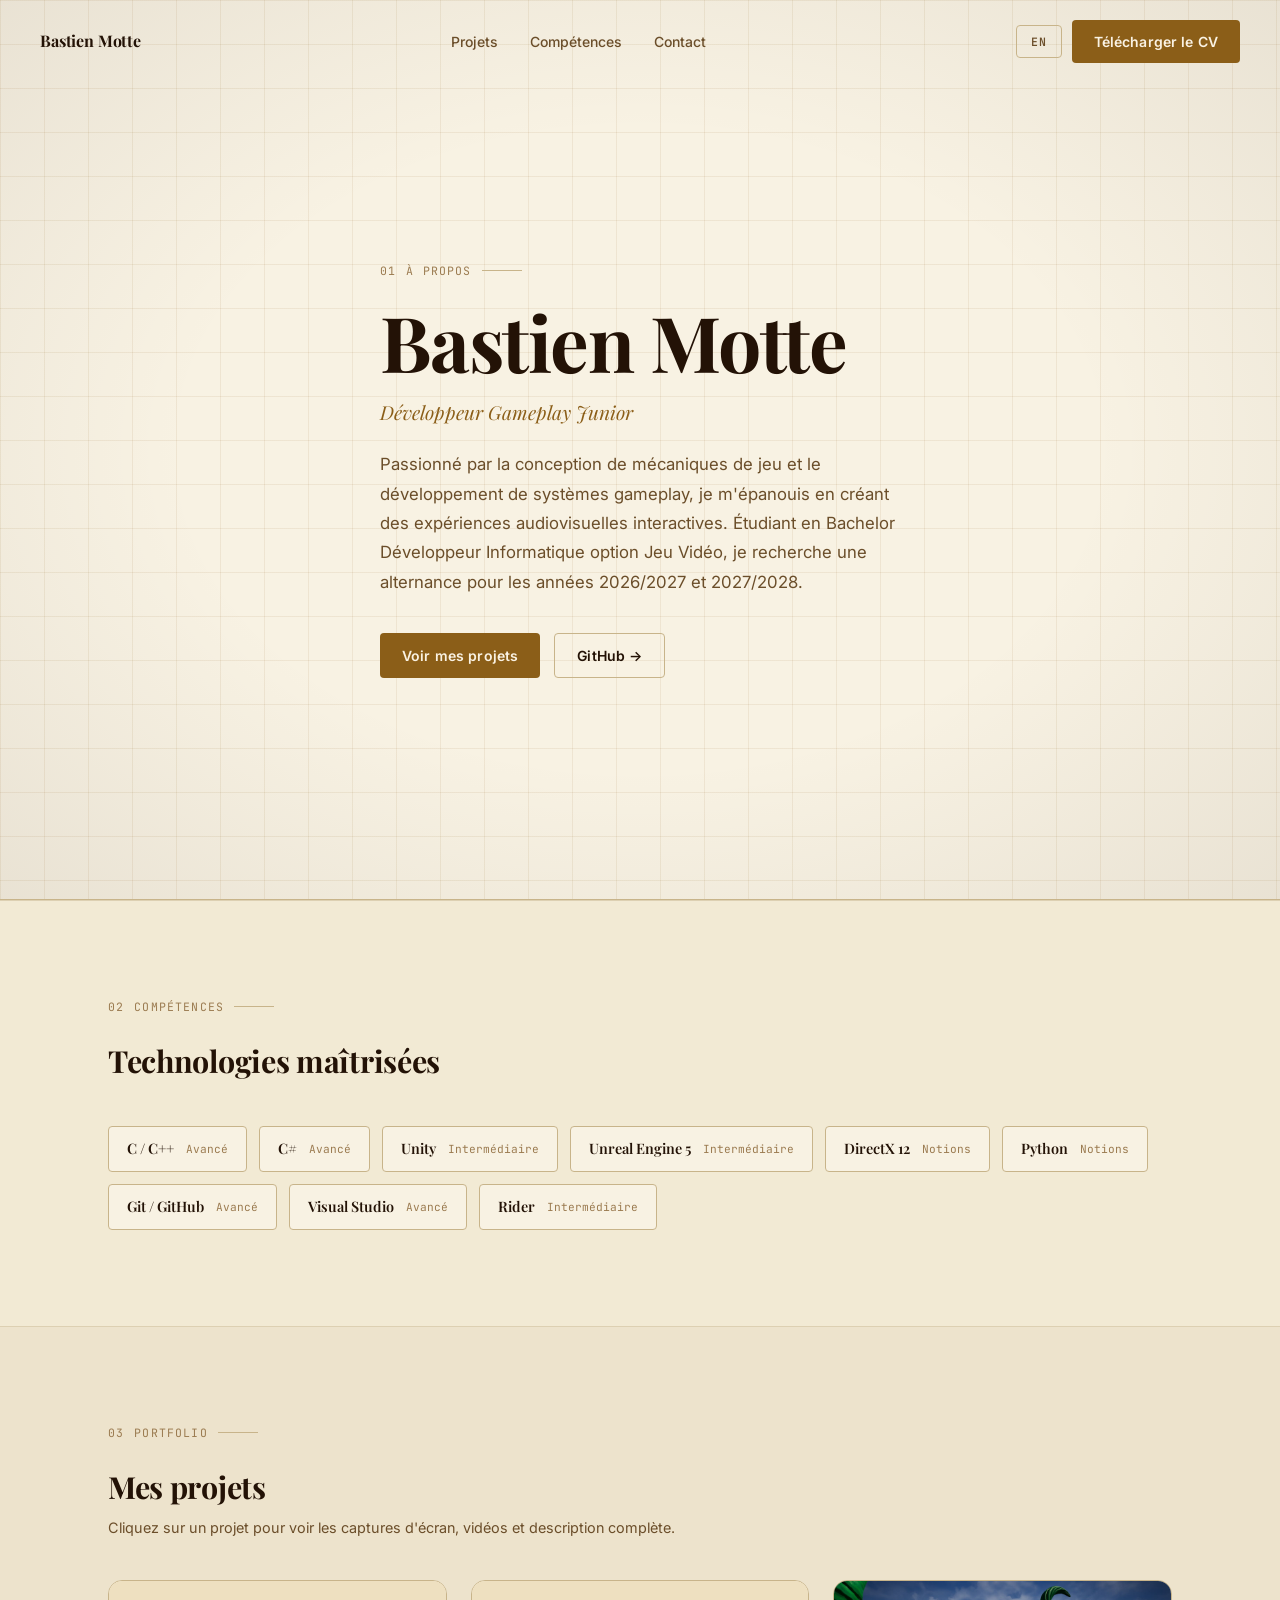
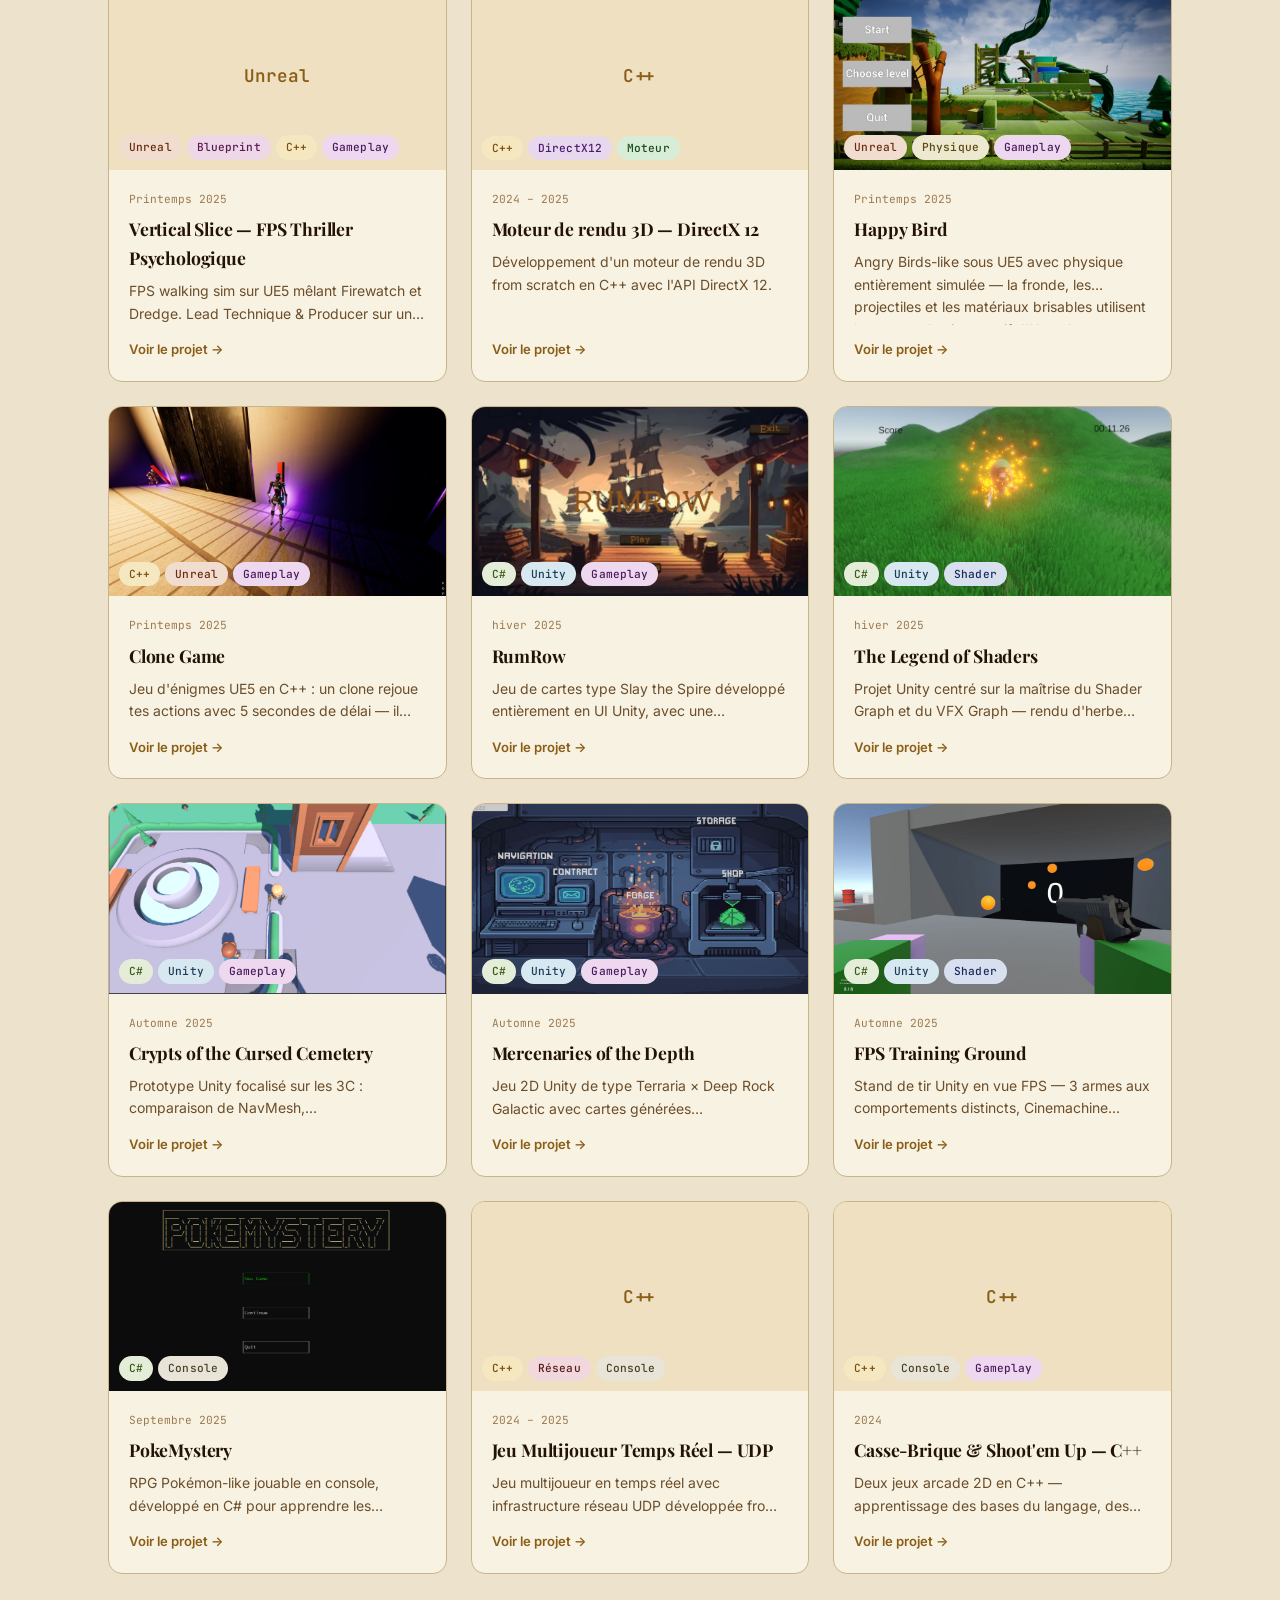
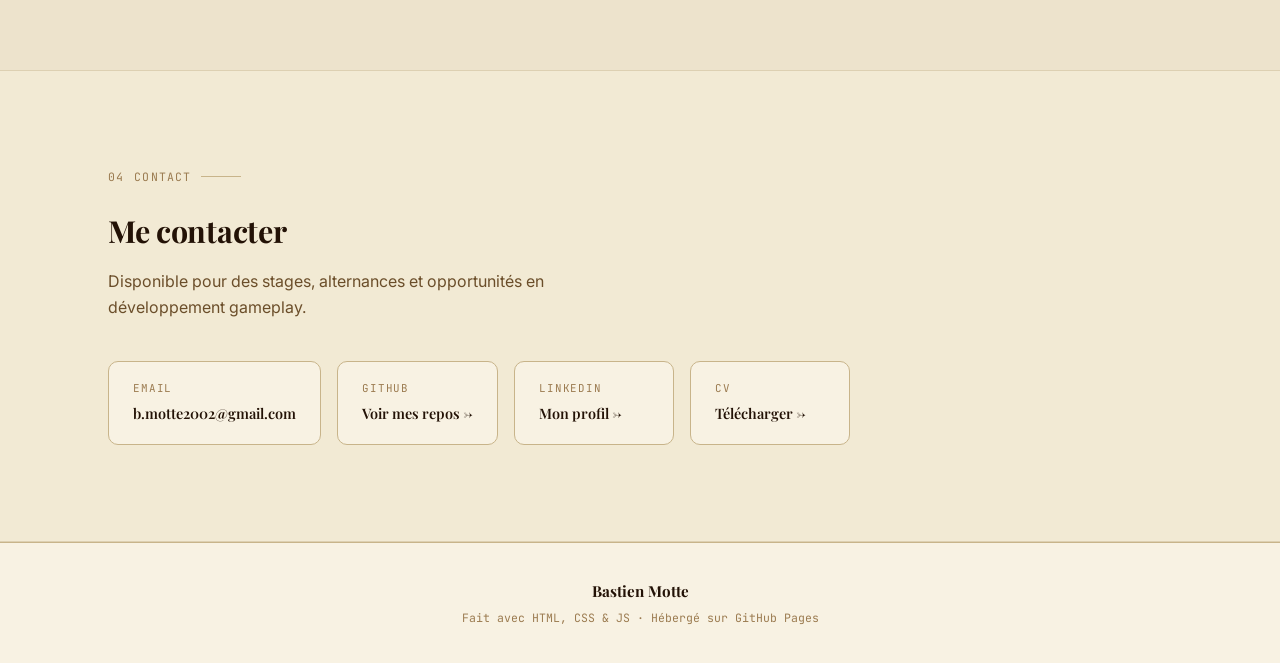
==== commit 4e7983b8: "ADD ENG" ====
--- a/index.html
+++ b/index.html
@@ -3,8 +3,8 @@
 <head>
   <meta charset="UTF-8" />
   <meta name="viewport" content="width=device-width, initial-scale=1.0" />
-  <title>Portfolio — Bastien Motte</title>
-  <meta name="description" content="Portfolio de Bastien Motte, développeur gameplay junior" />
+  <title>Portfolio — Développeur Gameplay</title>
+  <meta name="description" content="Portfolio développeur gameplay" />
 
   <link rel="preconnect" href="https://fonts.googleapis.com" />
   <link rel="preconnect" href="https://fonts.gstatic.com" crossorigin />
@@ -18,25 +18,28 @@
   <nav class="nav" id="nav">
     <a href="#" class="nav-logo" id="site-name">Portfolio</a>
     <div class="nav-links">
-      <a href="#projects" class="nav-link">Projets</a>
-      <a href="#skills"   class="nav-link">Compétences</a>
-      <a href="#contact"  class="nav-link">Contact</a>
+      <a href="#projects" class="nav-link" data-i18n="nav_projects">Projets</a>
+      <a href="#skills"   class="nav-link" data-i18n="nav_skills">Compétences</a>
+      <a href="#contact"  class="nav-link" data-i18n="nav_contact">Contact</a>
     </div>
-    <a href="cv.pdf" download class="btn btn-primary" id="nav-cv-link">
-      Télécharger le CV
-    </a>
+    <div class="nav-right">
+      <button class="btn btn-lang" id="lang-toggle" aria-label="Switch language">EN</button>
+      <a href="cv.pdf" download class="btn btn-primary" id="nav-cv-link" data-i18n="nav_cv">
+        Télécharger le CV
+      </a>
+    </div>
   </nav>
 
   <!-- ══════════════════════════ HERO ═════════════ -->
   <section class="hero">
     <div class="container hero-inner">
       <div class="hero-content">
-        <p class="eyebrow"><span class="mono">01</span> À propos</p>
-        <h1 class="hero-name" id="hero-name">Bastien Motte</h1>
-        <p class="hero-title" id="hero-title">Développeur Gameplay Junior</p>
+        <p class="eyebrow"><span class="mono">01</span> <span data-i18n="about_label">À propos</span></p>
+        <h1 class="hero-name" id="hero-name">Prénom NOM</h1>
+        <p class="hero-title" id="hero-title">Développeur Gameplay</p>
         <p class="hero-bio" id="hero-bio">Bio</p>
         <div class="hero-cta">
-          <a href="#projects" class="btn btn-primary">Voir mes projets</a>
+          <a href="#projects" class="btn btn-primary" data-i18n="hero_cta">Voir mes projets</a>
           <a href="#" target="_blank" rel="noopener" class="btn btn-outline" id="hero-github-link">
             GitHub →
           </a>
@@ -48,31 +51,35 @@
   <!-- ══════════════════════════ COMPÉTENCES ══════ -->
   <section id="skills" class="section section-bg">
     <div class="container">
-      <p class="eyebrow"><span class="mono">02</span> Compétences</p>
-      <h2 class="section-title">Technologies maîtrisées</h2>
-      <div class="skills-grid" id="skills-grid"></div>
+      <p class="eyebrow"><span class="mono">02</span> <span data-i18n="skills_label">Compétences</span></p>
+      <h2 class="section-title" data-i18n="skills_title">Technologies maîtrisées</h2>
+      <div class="skills-grid" id="skills-grid">
+        <!-- Rempli automatiquement depuis SKILLS dans js/projects.js -->
+      </div>
     </div>
   </section>
 
   <!-- ══════════════════════════ PROJETS ══════════ -->
   <section id="projects" class="section">
     <div class="container">
-      <p class="eyebrow"><span class="mono">03</span> Portfolio</p>
-      <h2 class="section-title">Mes projets</h2>
-      <p class="section-subtitle">
+      <p class="eyebrow"><span class="mono">03</span> <span data-i18n="portfolio_label">Portfolio</span></p>
+      <h2 class="section-title" data-i18n="projects_title">Mes projets</h2>
+      <p class="section-subtitle" data-i18n="projects_subtitle">
         Cliquez sur un projet pour voir les captures d'écran, vidéos et description complète.
       </p>
-      <div class="projects-grid" id="projects-grid"></div>
+      <div class="projects-grid" id="projects-grid">
+        <!-- Rempli automatiquement depuis PROJECTS dans js/projects.js -->
+      </div>
     </div>
   </section>
 
   <!-- ══════════════════════════ CONTACT ══════════ -->
   <section id="contact" class="section section-bg">
     <div class="container">
-      <p class="eyebrow"><span class="mono">04</span> Contact</p>
-      <h2 class="section-title">Me contacter</h2>
-      <p class="contact-intro" id="contact-intro">
-        Disponible pour des alternances en développement gameplay — 2026/2027 et 2027/2028.
+      <p class="eyebrow"><span class="mono">04</span> <span data-i18n="contact_label">Contact</span></p>
+      <h2 class="section-title" data-i18n="contact_title">Me contacter</h2>
+      <p class="contact-intro" id="contact-intro" data-i18n="contact_intro">
+        Disponible pour des stages, alternances et opportunités en développement gameplay.
       </p>
       <div class="contact-cards">
         <a href="#" class="contact-card" id="contact-email-link">
@@ -81,15 +88,15 @@
         </a>
         <a href="#" target="_blank" rel="noopener" class="contact-card" id="contact-github-link">
           <span class="contact-card-label">GitHub</span>
-          <span class="contact-card-value">Voir mes repos →</span>
+          <span class="contact-card-value" data-i18n="github_value">Voir mes repos →</span>
         </a>
         <a href="#" target="_blank" rel="noopener" class="contact-card" id="contact-linkedin-link">
           <span class="contact-card-label">LinkedIn</span>
-          <span class="contact-card-value">Mon profil →</span>
+          <span class="contact-card-value" data-i18n="linkedin_value">Mon profil →</span>
         </a>
         <a href="cv.pdf" download class="contact-card" id="contact-cv-link">
-          <span class="contact-card-label">CV</span>
-          <span class="contact-card-value">Télécharger →</span>
+          <span class="contact-card-label" data-i18n="cv_label">CV</span>
+          <span class="contact-card-value" data-i18n="cv_value">Télécharger →</span>
         </a>
       </div>
     </div>
@@ -97,11 +104,11 @@
 
   <!-- ══════════════════════════ FOOTER ═══════════ -->
   <footer class="footer">
-    <p class="footer-name" id="footer-name">Bastien Motte</p>
-    <p class="footer-credit">Fait avec HTML, CSS &amp; JS · Hébergé sur GitHub Pages</p>
+    <p class="footer-name" id="footer-name">Portfolio</p>
+    <p class="footer-credit" data-i18n="footer_credit">Fait avec HTML, CSS &amp; JS · Hébergé sur GitHub Pages</p>
   </footer>
 
-  <!-- ══════════════════════════ MODAL ════════════ -->
+  <!-- ══════════════════════════ MODAL ═══════════════ -->
   <div class="modal-overlay" id="modal-overlay" aria-hidden="true">
     <div class="modal" role="dialog" aria-modal="true" aria-labelledby="modal-title">
 
@@ -135,6 +142,7 @@
     </div>
   </div>
 
+  <!-- ⚠️ projects.js DOIT être avant main.js -->
   <script src="js/projects.js"></script>
   <script src="js/main.js"></script>
 </body>
--- a/style.css
+++ b/style.css
@@ -146,6 +146,31 @@
   border-bottom: 1px solid var(--border-light);
   padding: 12px 40px;
   box-shadow: var(--shadow-sm);
+}
+
+.nav-right {
+  display: flex;
+  align-items: center;
+  gap: 10px;
+}
+
+.btn-lang {
+  padding: 8px 14px;
+  background: transparent;
+  border: 1.5px solid var(--border);
+  color: var(--text-secondary);
+  font-family: var(--font-mono);
+  font-size: .72rem;
+  font-weight: 600;
+  letter-spacing: .08em;
+  min-width: 46px;
+  cursor: pointer;
+  border-radius: var(--radius-sm);
+  transition: border-color var(--transition), color var(--transition);
+}
+.btn-lang:hover {
+  border-color: var(--accent);
+  color: var(--accent);
 }
 
 .nav-logo {
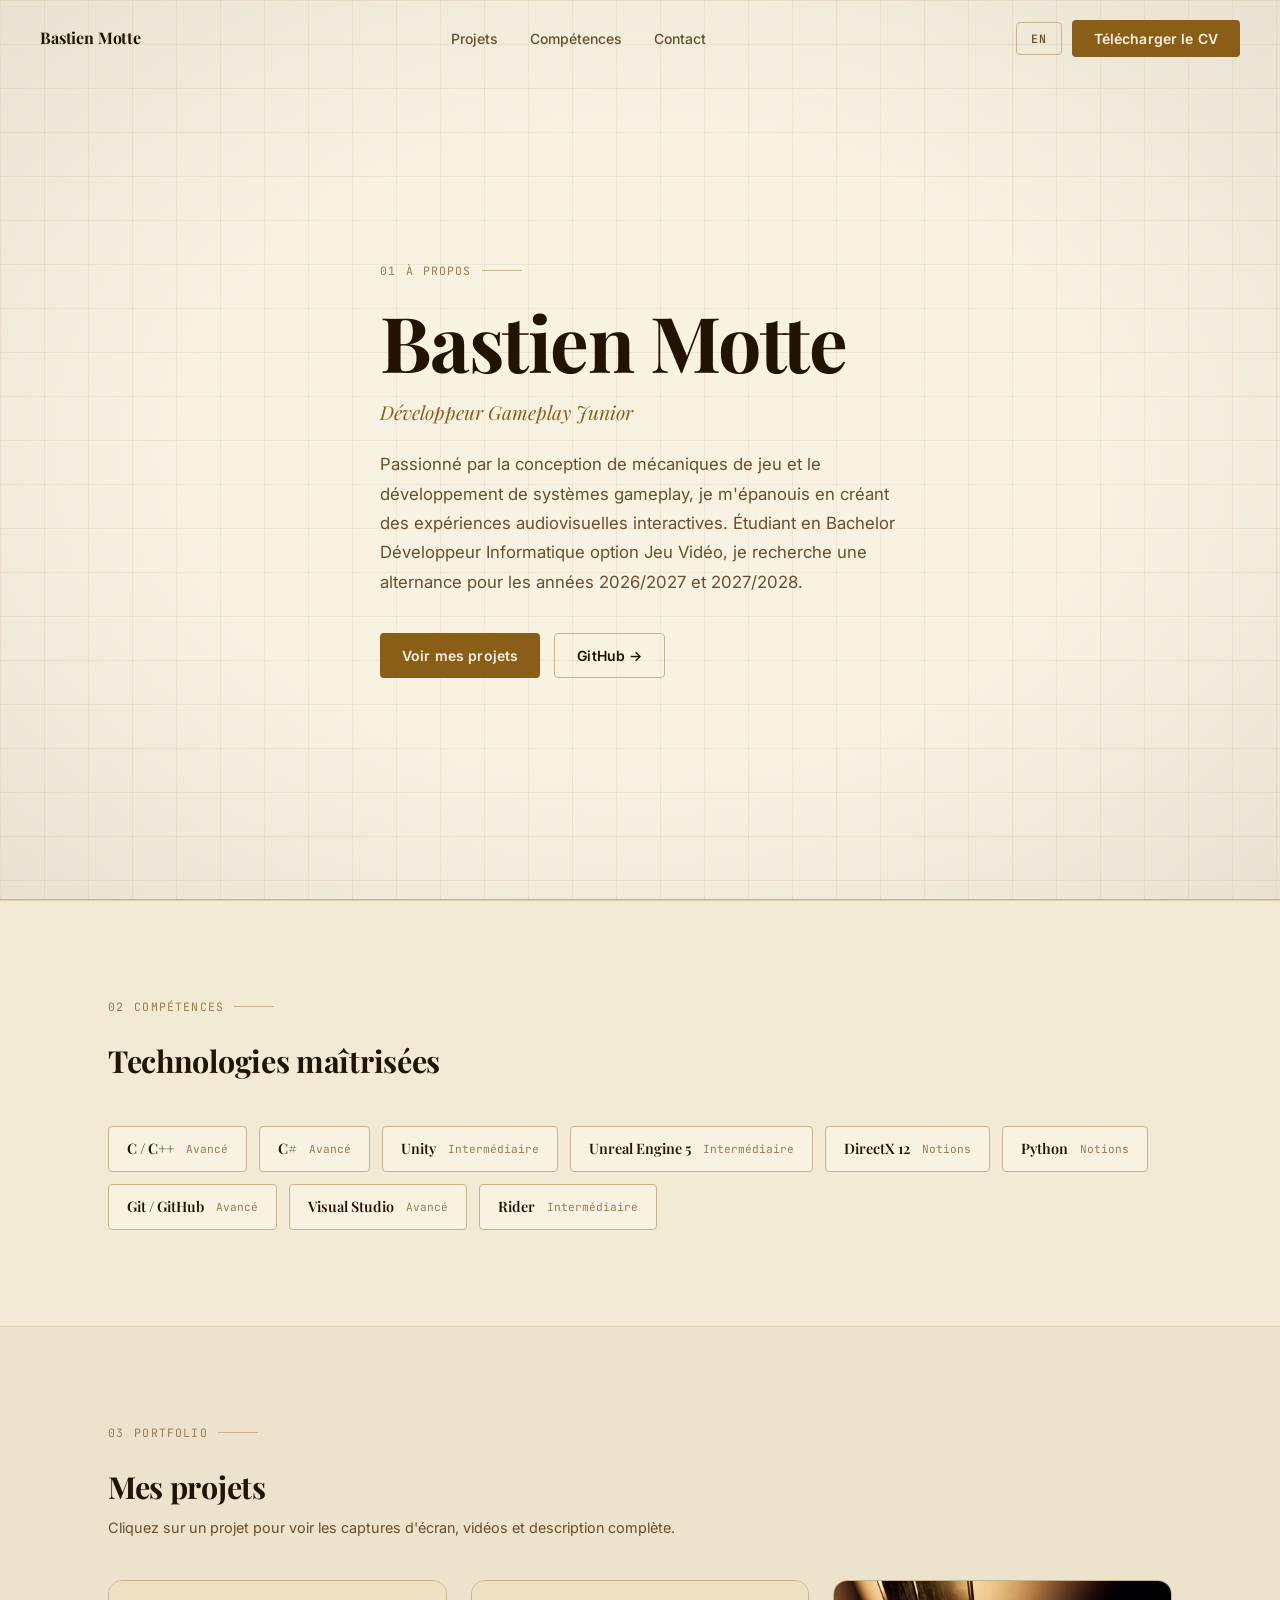
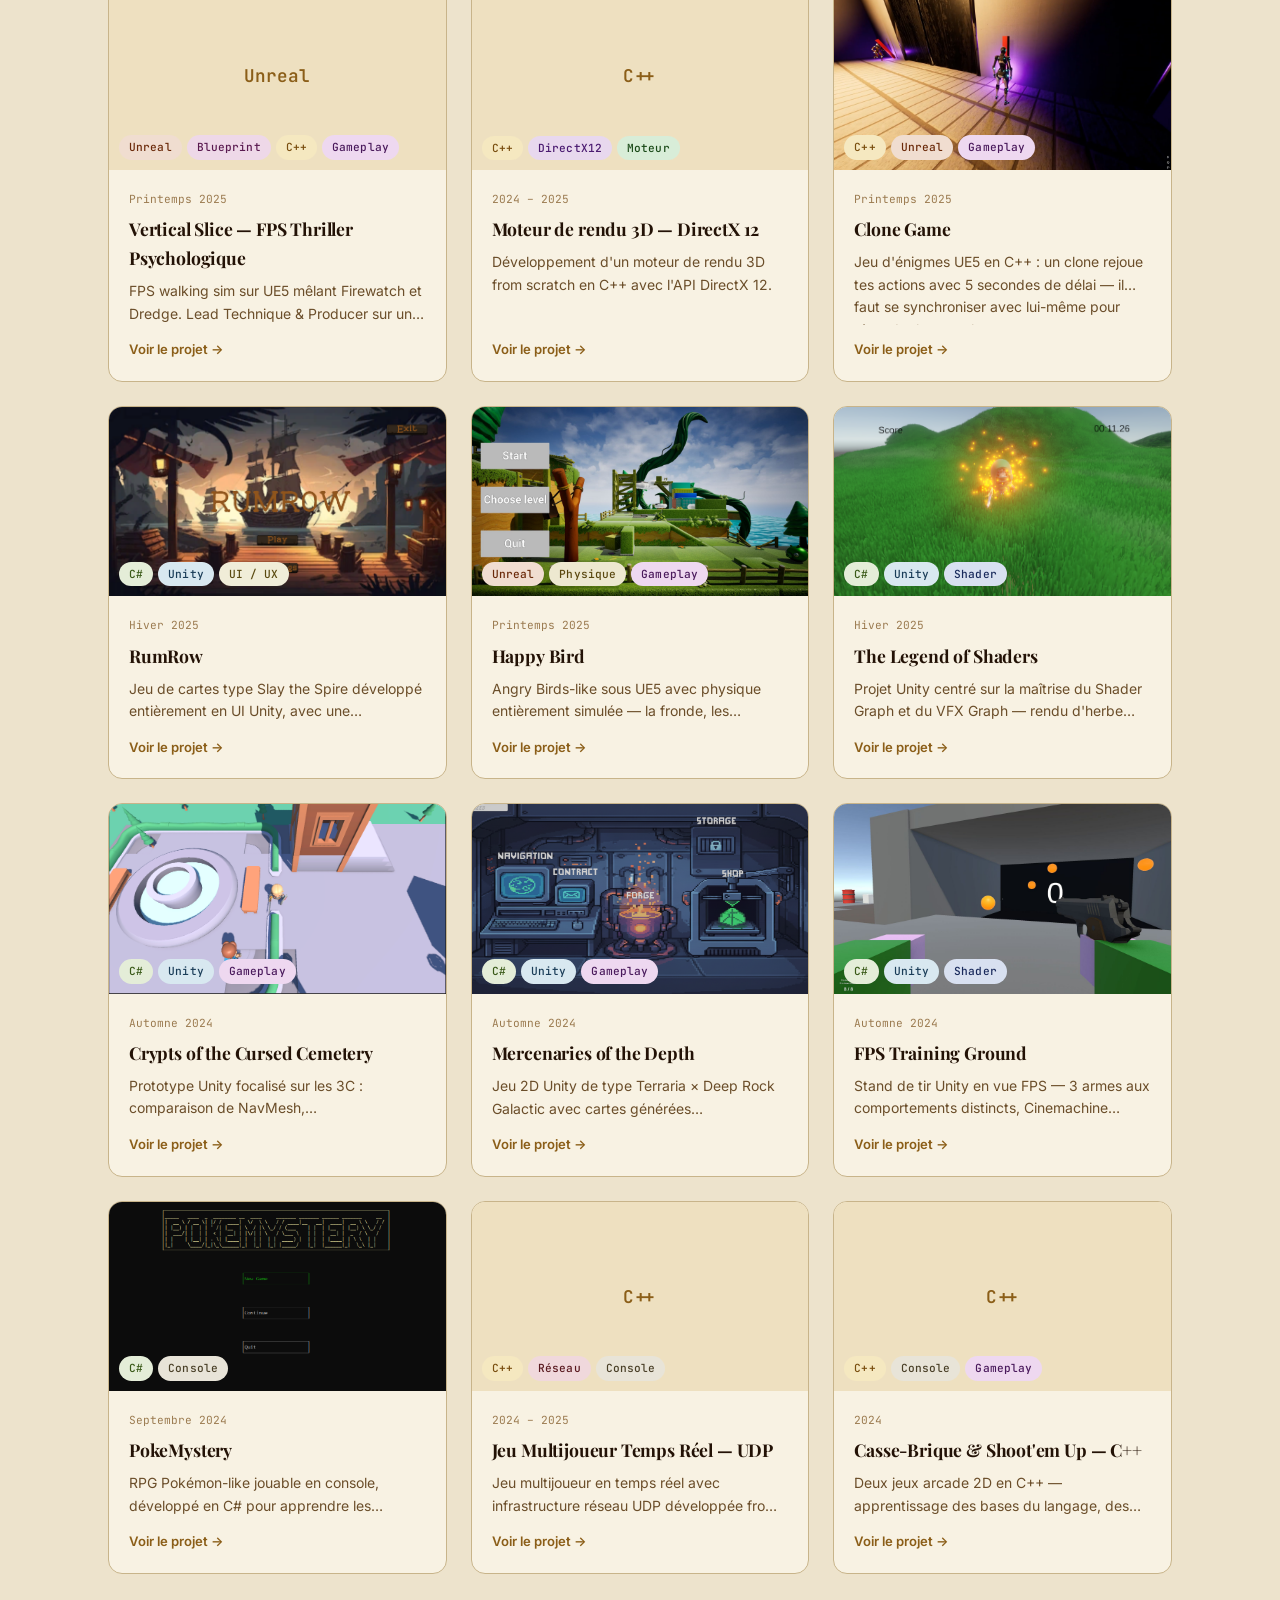
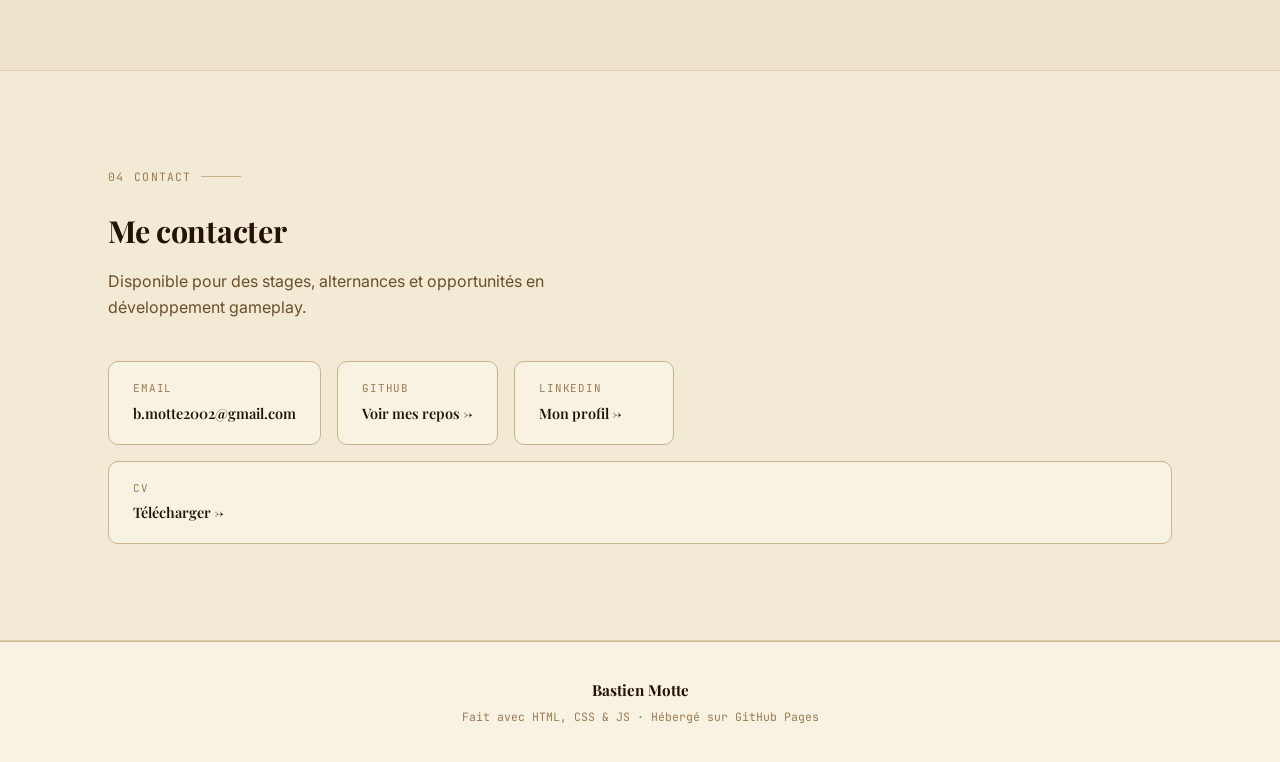
==== commit 6363ca8e: "CV Billingue" ====
--- a/index.html
+++ b/index.html
@@ -5,11 +5,9 @@
   <meta name="viewport" content="width=device-width, initial-scale=1.0" />
   <title>Portfolio — Développeur Gameplay</title>
   <meta name="description" content="Portfolio développeur gameplay" />
-
   <link rel="preconnect" href="https://fonts.googleapis.com" />
   <link rel="preconnect" href="https://fonts.gstatic.com" crossorigin />
   <link href="https://fonts.googleapis.com/css2?family=Playfair+Display:wght@400;500;600;700&family=Inter:wght@400;500;600&family=JetBrains+Mono:wght@400;500&display=swap" rel="stylesheet" />
-
   <link rel="stylesheet" href="style.css" />
 </head>
 <body>
@@ -24,9 +22,23 @@
     </div>
     <div class="nav-right">
       <button class="btn btn-lang" id="lang-toggle" aria-label="Switch language">EN</button>
-      <a href="cv.pdf" download class="btn btn-primary" id="nav-cv-link" data-i18n="nav_cv">
-        Télécharger le CV
-      </a>
+      <!-- Bouton CV avec dropdown -->
+      <div class="cv-dropdown-wrapper" id="cv-dropdown-wrapper">
+        <button class="btn btn-primary cv-trigger" id="nav-cv-btn" data-i18n="nav_cv">
+          Télécharger le CV
+        </button>
+        <div class="cv-dropdown" id="cv-dropdown" hidden>
+          <p class="cv-dropdown-title" data-i18n="cv_picker_title">Choisir la langue du CV</p>
+          <a class="cv-dropdown-item" id="cv-dl-fr">
+            <span class="cv-flag">🇫🇷</span>
+            <span data-i18n="cv_fr_label">Version française</span>
+          </a>
+          <a class="cv-dropdown-item" id="cv-dl-en">
+            <span class="cv-flag">🇬🇧</span>
+            <span data-i18n="cv_en_label">English version</span>
+          </a>
+        </div>
+      </div>
     </div>
   </nav>
 
@@ -53,9 +65,7 @@
     <div class="container">
       <p class="eyebrow"><span class="mono">02</span> <span data-i18n="skills_label">Compétences</span></p>
       <h2 class="section-title" data-i18n="skills_title">Technologies maîtrisées</h2>
-      <div class="skills-grid" id="skills-grid">
-        <!-- Rempli automatiquement depuis SKILLS dans js/projects.js -->
-      </div>
+      <div class="skills-grid" id="skills-grid"></div>
     </div>
   </section>
 
@@ -67,9 +77,7 @@
       <p class="section-subtitle" data-i18n="projects_subtitle">
         Cliquez sur un projet pour voir les captures d'écran, vidéos et description complète.
       </p>
-      <div class="projects-grid" id="projects-grid">
-        <!-- Rempli automatiquement depuis PROJECTS dans js/projects.js -->
-      </div>
+      <div class="projects-grid" id="projects-grid"></div>
     </div>
   </section>
 
@@ -94,10 +102,11 @@
           <span class="contact-card-label">LinkedIn</span>
           <span class="contact-card-value" data-i18n="linkedin_value">Mon profil →</span>
         </a>
-        <a href="cv.pdf" download class="contact-card" id="contact-cv-link">
+        <!-- CV card → ouvre le même picker -->
+        <button class="contact-card cv-trigger" id="contact-cv-card">
           <span class="contact-card-label" data-i18n="cv_label">CV</span>
           <span class="contact-card-value" data-i18n="cv_value">Télécharger →</span>
-        </a>
+        </button>
       </div>
     </div>
   </section>
@@ -108,23 +117,43 @@
     <p class="footer-credit" data-i18n="footer_credit">Fait avec HTML, CSS &amp; JS · Hébergé sur GitHub Pages</p>
   </footer>
 
+  <!-- ══════════════════════════ CV PICKER (global) ══════ -->
+  <!-- Popup centré qui apparaît depuis n'importe quel déclencheur CV -->
+  <div class="cv-picker-overlay" id="cv-picker-overlay" hidden>
+    <div class="cv-picker" id="cv-picker">
+      <p class="cv-picker-title" data-i18n="cv_picker_title">Choisir la langue du CV</p>
+      <a class="cv-picker-item" id="cv-picker-fr">
+        <span class="cv-picker-flag">🇫🇷</span>
+        <div>
+          <strong data-i18n="cv_fr_label">Version française</strong>
+          <span class="cv-picker-filename" id="cv-picker-fr-name">cv.pdf</span>
+        </div>
+      </a>
+      <a class="cv-picker-item" id="cv-picker-en">
+        <span class="cv-picker-flag">🇬🇧</span>
+        <div>
+          <strong data-i18n="cv_en_label">English version</strong>
+          <span class="cv-picker-filename" id="cv-picker-en-name">cv-en.pdf</span>
+        </div>
+      </a>
+      <button class="cv-picker-close" id="cv-picker-close">✕</button>
+    </div>
+  </div>
+
   <!-- ══════════════════════════ MODAL ═══════════════ -->
   <div class="modal-overlay" id="modal-overlay" aria-hidden="true">
     <div class="modal" role="dialog" aria-modal="true" aria-labelledby="modal-title">
-
       <button class="modal-close" id="modal-close" aria-label="Fermer">
         <svg width="14" height="14" viewBox="0 0 14 14" fill="none" xmlns="http://www.w3.org/2000/svg">
           <path d="M1 1L13 13M13 1L1 13" stroke="currentColor" stroke-width="2" stroke-linecap="round"/>
         </svg>
       </button>
-
       <div class="modal-media" id="modal-media">
         <div class="carousel-track" id="carousel-track"></div>
         <button class="carousel-btn carousel-prev" id="carousel-prev" aria-label="Précédent">&#8249;</button>
         <button class="carousel-btn carousel-next" id="carousel-next" aria-label="Suivant">&#8250;</button>
         <div class="carousel-dots" id="carousel-dots"></div>
       </div>
-
       <div class="modal-body">
         <div class="modal-header">
           <div class="modal-meta">
@@ -138,11 +167,9 @@
         </div>
         <p class="modal-description" id="modal-description"></p>
       </div>
-
     </div>
   </div>
 
-  <!-- ⚠️ projects.js DOIT être avant main.js -->
   <script src="js/projects.js"></script>
   <script src="js/main.js"></script>
 </body>
--- a/style.css
+++ b/style.css
@@ -171,6 +171,101 @@
 .btn-lang:hover {
   border-color: var(--accent);
   color: var(--accent);
+}
+
+/* ── CV Picker overlay ────────────────────────────────────── */
+.cv-picker-overlay {
+  position: fixed;
+  inset: 0;
+  z-index: 300;
+  background: rgba(35, 18, 6, .5);
+  backdrop-filter: blur(3px);
+  display: flex;
+  align-items: center;
+  justify-content: center;
+  padding: 24px;
+}
+.cv-picker-overlay[hidden] { display: none; }
+
+.cv-picker {
+  position: relative;
+  background: var(--surface);
+  border: 1.5px solid var(--border);
+  border-radius: var(--radius-lg);
+  padding: 28px 28px 24px;
+  box-shadow: var(--shadow-lg);
+  min-width: 300px;
+  max-width: 360px;
+  width: 100%;
+}
+
+.cv-picker-title {
+  font-family: var(--font-mono);
+  font-size: .72rem;
+  color: var(--text-tertiary);
+  text-transform: uppercase;
+  letter-spacing: .08em;
+  margin-bottom: 16px;
+}
+
+.cv-picker-item {
+  display: flex;
+  align-items: center;
+  gap: 16px;
+  padding: 14px 16px;
+  border: 1.5px solid var(--border);
+  border-radius: var(--radius);
+  text-decoration: none;
+  color: inherit;
+  cursor: pointer;
+  transition: border-color var(--transition), transform var(--transition), box-shadow var(--transition);
+  margin-bottom: 10px;
+}
+.cv-picker-item:last-of-type { margin-bottom: 0; }
+.cv-picker-item:hover {
+  border-color: var(--accent-border);
+  transform: translateY(-2px);
+  box-shadow: var(--shadow);
+}
+
+.cv-picker-flag { font-size: 1.6rem; line-height: 1; }
+
+.cv-picker-item strong {
+  display: block;
+  font-family: var(--font-display);
+  font-size: .95rem;
+  font-weight: 600;
+  color: var(--text-primary);
+  margin-bottom: 2px;
+}
+
+.cv-picker-filename {
+  font-family: var(--font-mono);
+  font-size: .68rem;
+  color: var(--text-tertiary);
+}
+
+.cv-picker-close {
+  position: absolute;
+  top: 12px;
+  right: 14px;
+  background: none;
+  border: none;
+  font-size: .9rem;
+  color: var(--text-tertiary);
+  cursor: pointer;
+  padding: 4px 6px;
+  border-radius: var(--radius-sm);
+  transition: color var(--transition);
+}
+.cv-picker-close:hover { color: var(--text-primary); }
+
+/* Contact CV card → bouton sans style de bouton */
+button.contact-card {
+  width: 100%;
+  text-align: left;
+  font: inherit;
+  cursor: pointer;
 }
 
 .nav-logo {
